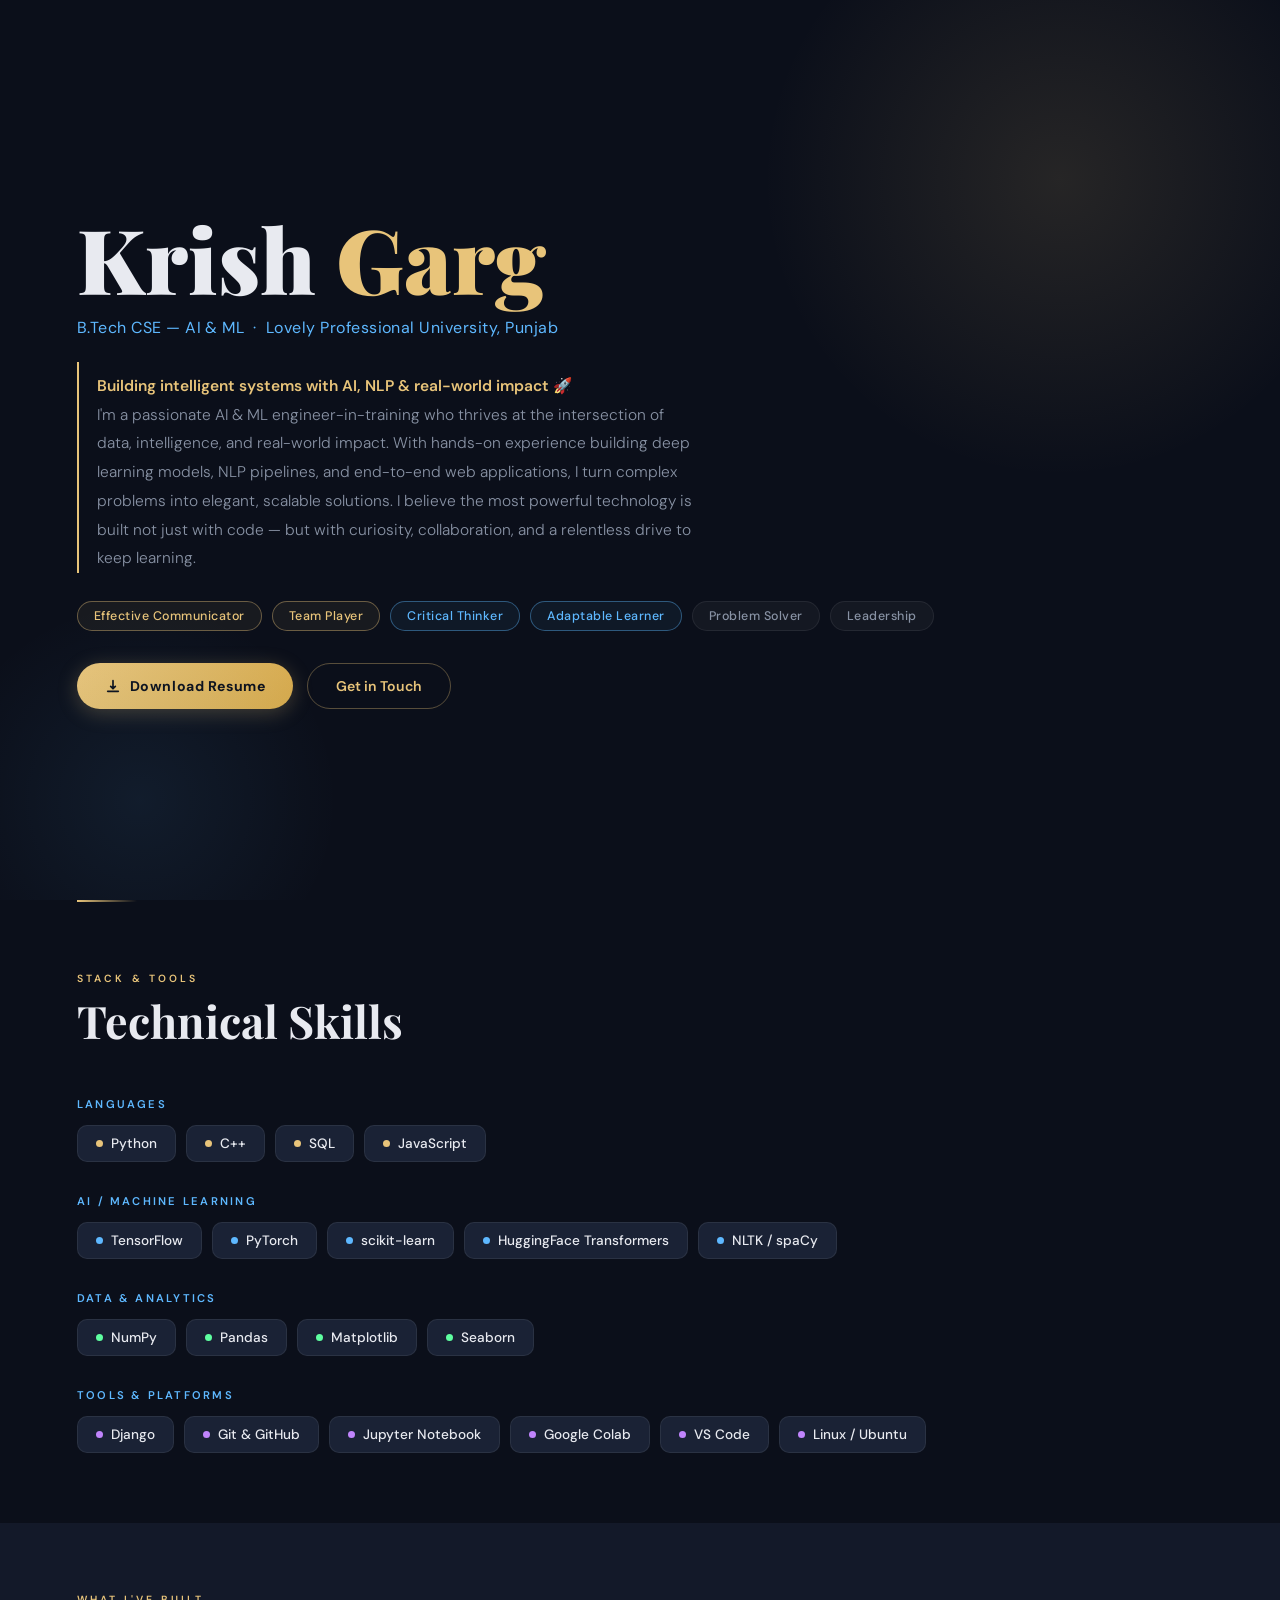
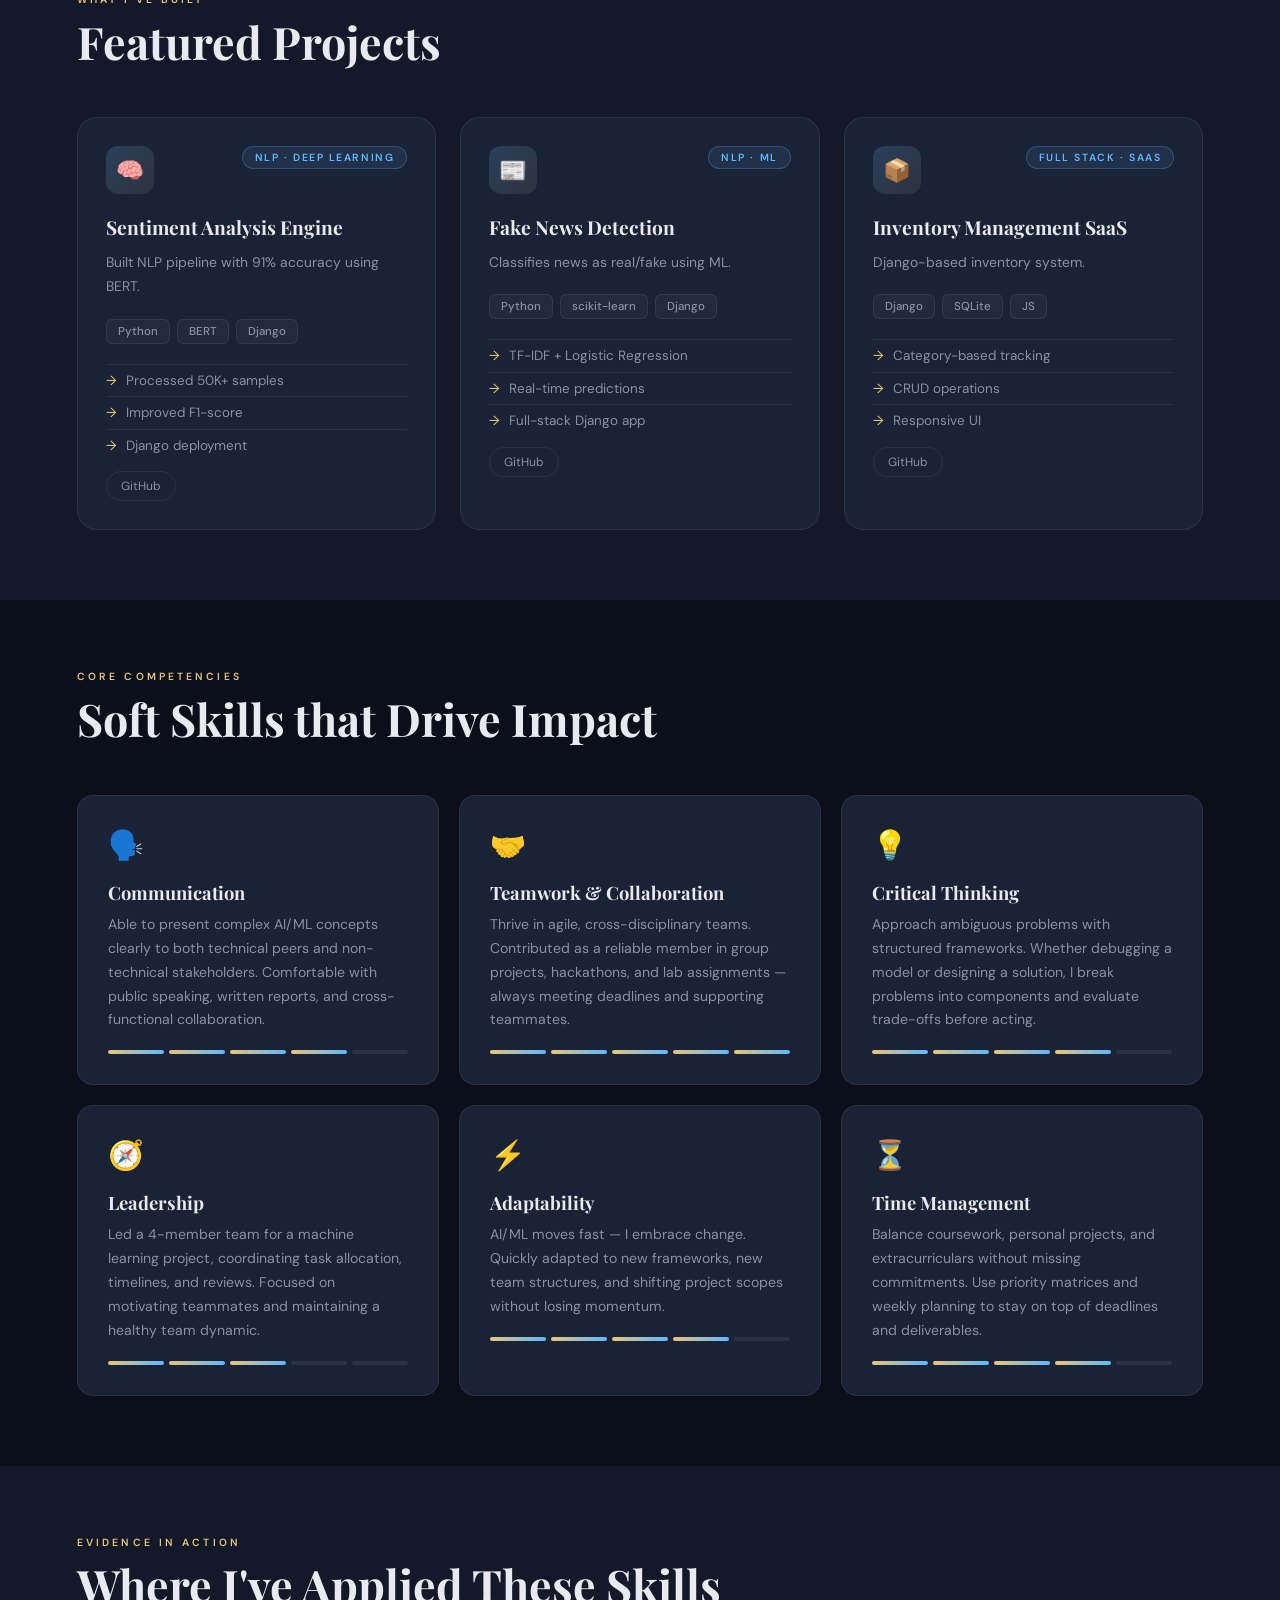
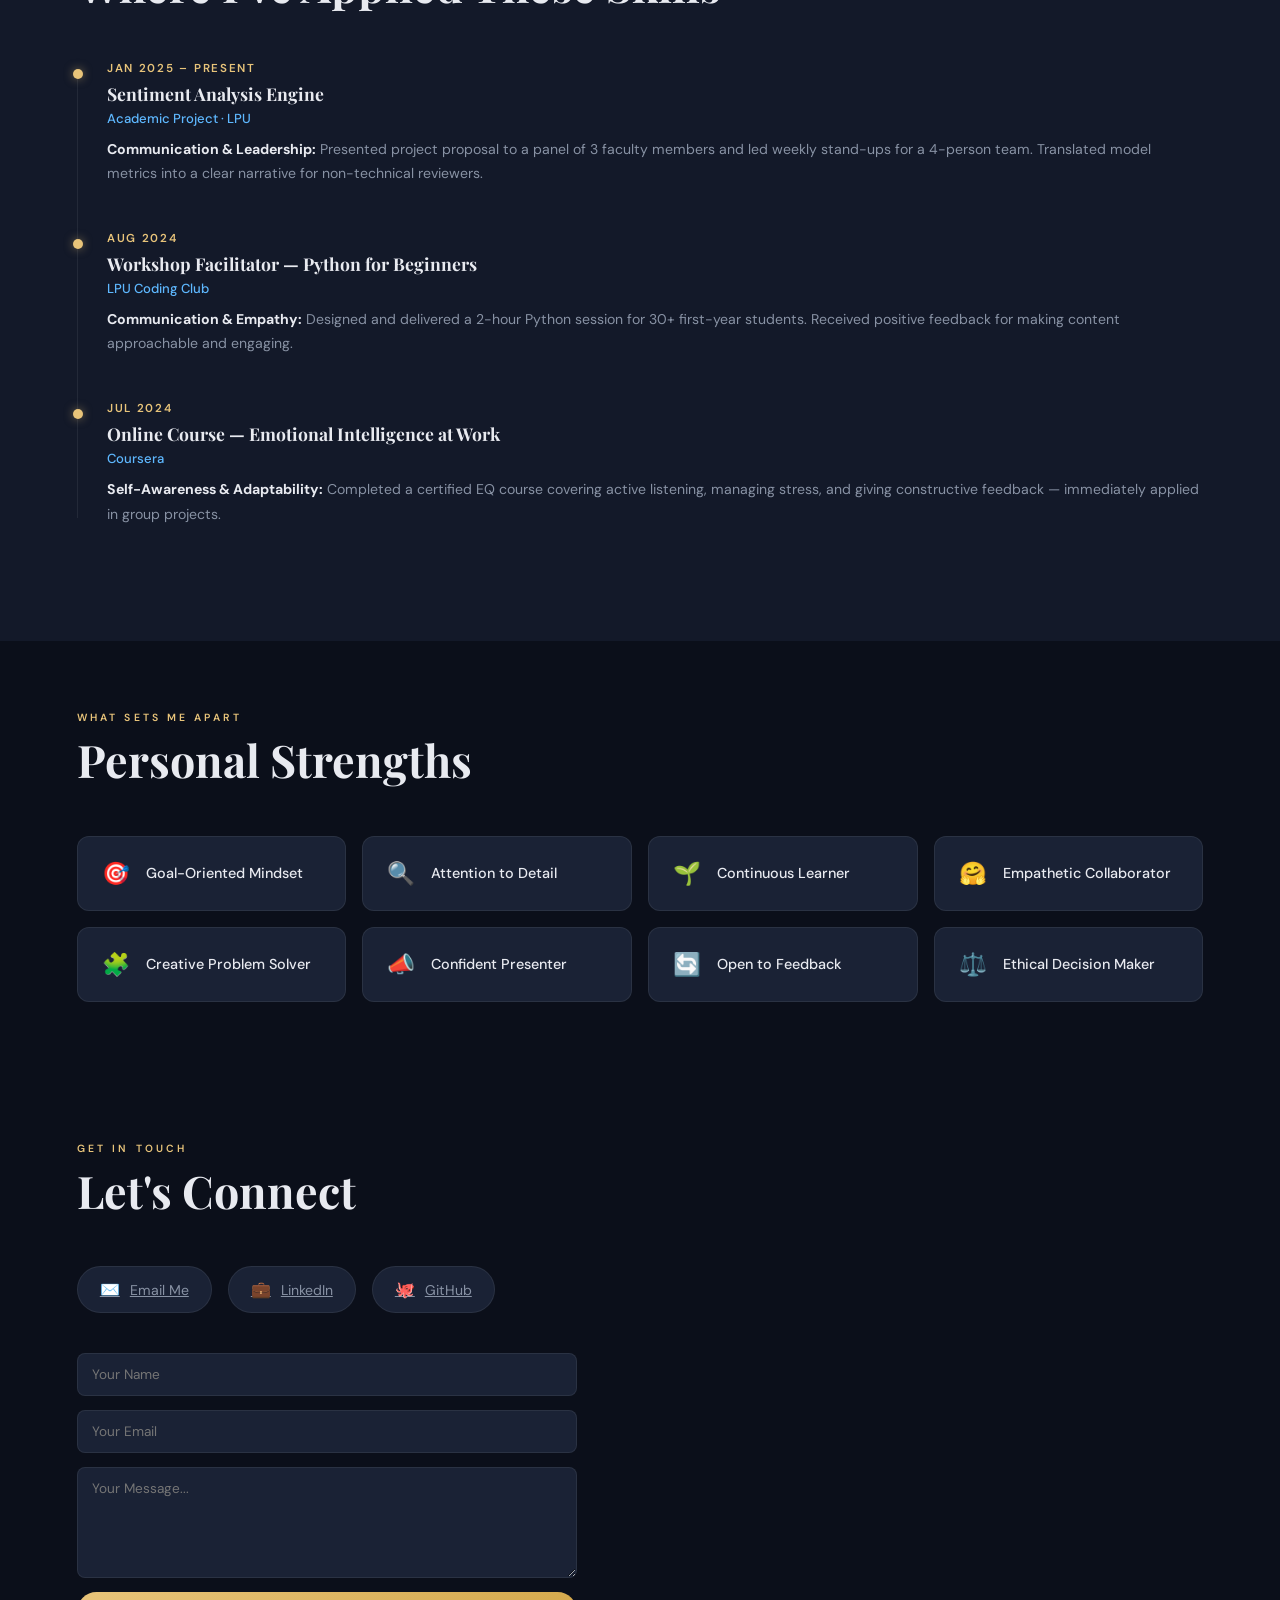
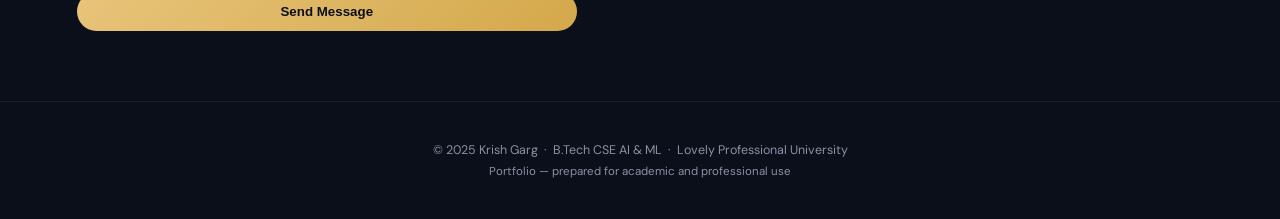
==== index.html @ a8c38d4e "Rename portfolio.html to index.html" ====
<!DOCTYPE html>
<html lang="en">
<head>
<meta charset="UTF-8" />
<meta name="viewport" content="width=device-width, initial-scale=1.0"/>
<title>Portfolio – Krish Garg</title>
<link href="https://fonts.googleapis.com/css2?family=Playfair+Display:wght@400;700;900&family=DM+Sans:wght@300;400;500;600&display=swap" rel="stylesheet"/>
<style>

.contact-form {
  margin-top: 40px;
  max-width: 500px;
}

.contact-form form {
  display: flex;
  flex-direction: column;
  gap: 14px;
}

.contact-form input,
.contact-form textarea {
  background: var(--card);
  border: 1px solid var(--border);
  padding: 12px 14px;
  border-radius: 8px;
  color: var(--text);
  font-family: inherit;
  font-size: 0.85rem;
}

.contact-form input:focus,
.contact-form textarea:focus {
  outline: none;
  border-color: var(--accent);
}

.contact-form button {
  padding: 12px;
  border-radius: 100px;
  border: none;
  background: linear-gradient(135deg, var(--accent), #d4a84b);
  color: #0b0f1a;
  font-weight: 600;
  cursor: pointer;
  transition: 0.3s;
}

.contact-form button:hover {
  transform: translateY(-2px);
}

.project-links {
  display: flex;
  gap: 10px;
  margin-top: 10px;
}

.project-links a {
  font-size: 0.75rem;
  padding: 6px 14px;
  border-radius: 100px;
  border: 1px solid var(--border);
  text-decoration: none;
  color: var(--muted);
  transition: all 0.25s ease;
  z-index: 3;
  position: relative;
}

.project-links a:hover {
  color: var(--accent);
  border-color: var(--accent);
  background: rgba(232,196,122,0.08);
}

/* FIX HOVER ISSUE */
.project-card {
  position: relative;
}

.project-card a.full-link {
  position: absolute;
  inset: 0;
  z-index: 1;
}

/* IMPORTANT FIX */
.project-links {
  position: relative;
  z-index: 5;
}
  :root {
    --bg: #0b0f1a;
    --surface: #131929;
    --card: #1a2235;
    --accent: #e8c47a;
    --accent2: #5eb8ff;
    --text: #e8eaf0;
    --muted: #8892a4;
    --border: rgba(255,255,255,0.07);
  }
  *, *::before, *::after { box-sizing: border-box; margin: 0; padding: 0; }
  body {
    background: var(--bg);
    color: var(--text);
    font-family: 'DM Sans', sans-serif;
    min-height: 100vh;
    overflow-x: hidden;
  }

  /* HERO */
  .hero {
    position: relative; min-height: 100vh;
    display: flex; flex-direction: column; justify-content: center;
    padding: 80px 6vw 60px; overflow: hidden;
  }
  .hero-glow {
    position: absolute; top: -120px; right: -80px; width: 600px; height: 600px;
    background: radial-gradient(circle, rgba(232,196,122,0.12) 0%, transparent 70%);
    pointer-events: none;
  }
  .hero-glow2 {
    position: absolute; bottom: -100px; left: -60px; width: 400px; height: 400px;
    background: radial-gradient(circle, rgba(94,184,255,0.08) 0%, transparent 70%);
    pointer-events: none;
  }
  .hero h1 {
    font-family: 'Playfair Display', serif;
    font-size: clamp(2.8rem, 7vw, 6rem);
    font-weight: 900; line-height: 1.05;
  }
  .hero h1 span { color: var(--accent); }
  .hero-sub {
    margin-top: 12px; font-size: 1rem; color: var(--accent2); font-weight: 400; letter-spacing: 0.03em;
  }
  .hero-about {
    margin-top: 24px; max-width: 620px;
    border-left: 2px solid var(--accent); padding-left: 18px;
  }
  .hero-about p {
    font-size: 0.97rem; color: var(--muted); line-height: 1.85; font-weight: 300;
  }
  .hero-tags {
    display: flex; flex-wrap: wrap; gap: 10px; margin-top: 28px;
  }
  .tag {
    padding: 6px 16px; border-radius: 100px;
    font-size: 0.78rem; font-weight: 500; letter-spacing: 0.04em;
    border: 1px solid var(--border); background: rgba(255,255,255,0.04); color: var(--muted);
  }
  .tag.gold { border-color: rgba(232,196,122,0.4); color: var(--accent); background: rgba(232,196,122,0.06); }
  .tag.blue { border-color: rgba(94,184,255,0.4); color: var(--accent2); background: rgba(94,184,255,0.06); }
  .hero-actions {
    display: flex; gap: 14px; flex-wrap: wrap; margin-top: 32px;
  }
  .btn-resume {
    display: inline-flex; align-items: center; gap: 9px;
    padding: 13px 28px; border-radius: 100px;
    background: linear-gradient(135deg, var(--accent), #d4a84b);
    color: #0b0f1a; font-weight: 700; font-size: 0.88rem; letter-spacing: 0.04em;
    text-decoration: none; transition: transform 0.25s, box-shadow 0.25s;
    box-shadow: 0 4px 20px rgba(232,196,122,0.25);
  }
  .btn-resume:hover { transform: translateY(-2px); box-shadow: 0 8px 28px rgba(232,196,122,0.4); }
  .btn-resume svg { width: 16px; height: 16px; }
  .btn-outline {
    display: inline-flex; align-items: center; gap: 9px;
    padding: 13px 28px; border-radius: 100px;
    border: 1px solid rgba(232,196,122,0.35); color: var(--accent);
    font-weight: 600; font-size: 0.88rem; text-decoration: none;
    transition: border-color 0.25s, background 0.25s;
  }
  .btn-outline:hover { background: rgba(232,196,122,0.06); border-color: var(--accent); }
  .divider {
    width: 60px; height: 2px;
    background: linear-gradient(90deg, var(--accent), transparent);
    margin: 0 6vw 0;
  }

  /* SECTIONS */
  section { padding: 70px 6vw; position: relative; }
  .section-label {
    font-size: 0.65rem; letter-spacing: 0.3em; text-transform: uppercase;
    color: var(--accent); font-weight: 600; margin-bottom: 10px;
  }
  .section-title {
    font-family: 'Playfair Display', serif;
    font-size: clamp(1.8rem, 4vw, 2.8rem);
    font-weight: 700; line-height: 1.15; margin-bottom: 50px;
  }

  /* TECHNICAL SKILLS */
  .tech-categories { display: flex; flex-direction: column; gap: 32px; }
  .tech-category-title {
    font-size: 0.7rem; letter-spacing: 0.2em; text-transform: uppercase;
    color: var(--accent2); font-weight: 600; margin-bottom: 14px;
  }
  .tech-pills { display: flex; flex-wrap: wrap; gap: 10px; }
  .tech-pill {
    display: flex; align-items: center; gap: 8px;
    padding: 9px 18px; border-radius: 10px;
    background: var(--card); border: 1px solid var(--border);
    font-size: 0.85rem; font-weight: 500; color: var(--text);
    transition: border-color 0.25s, transform 0.25s;
  }
  .tech-pill:hover { border-color: rgba(94,184,255,0.4); transform: translateY(-2px); }
  .tech-pill .dot { width: 7px; height: 7px; border-radius: 50%; background: var(--accent2); flex-shrink: 0; }
  .tech-pill .dot.gold { background: var(--accent); }
  .tech-pill .dot.green { background: #5effa0; }
  .tech-pill .dot.purple { background: #c084fc; }

  /* SOFT SKILLS */
  .skills-grid { display: grid; grid-template-columns: repeat(auto-fill, minmax(280px, 1fr)); gap: 20px; }
  .skill-card {
    background: var(--card); border: 1px solid var(--border);
    border-radius: 16px; padding: 30px; position: relative; overflow: hidden;
    transition: transform 0.3s ease, border-color 0.3s ease;
  }
  .skill-card:hover { transform: translateY(-4px); border-color: rgba(232,196,122,0.3); }
  .skill-card::before {
    content: ''; position: absolute; top: 0; left: 0; right: 0; height: 2px;
    background: linear-gradient(90deg, var(--accent), var(--accent2));
    opacity: 0; transition: opacity 0.3s;
  }
  .skill-card:hover::before { opacity: 1; }
  .skill-icon { font-size: 1.8rem; margin-bottom: 16px; }
  .skill-name { font-family: 'Playfair Display', serif; font-size: 1.15rem; font-weight: 700; margin-bottom: 8px; }
  .skill-desc { font-size: 0.88rem; color: var(--muted); line-height: 1.7; }
  .skill-level { display: flex; gap: 5px; margin-top: 18px; }
  .pip { height: 4px; flex: 1; border-radius: 100px; background: var(--border); }
  .pip.filled { background: linear-gradient(90deg, var(--accent), var(--accent2)); }

  /* PROJECTS */
  .projects-grid { display: grid; grid-template-columns: repeat(auto-fill, minmax(340px, 1fr)); gap: 24px; }
  .project-card {
    background: var(--card); border: 1px solid var(--border);
    border-radius: 20px; overflow: hidden;
    transition: transform 0.3s, border-color 0.3s;
  }
  .project-card:hover { transform: translateY(-5px); border-color: rgba(94,184,255,0.35); }
  .project-header {
    padding: 28px 28px 0;
    display: flex; align-items: flex-start; justify-content: space-between; gap: 12px;
  }
  .project-icon {
    width: 48px; height: 48px; border-radius: 12px;
    background: linear-gradient(135deg, rgba(94,184,255,0.2), rgba(232,196,122,0.1));
    display: flex; align-items: center; justify-content: center;
    font-size: 1.4rem; flex-shrink: 0;
  }
  .project-badge {
    font-size: 0.65rem; letter-spacing: 0.15em; text-transform: uppercase;
    color: var(--accent2); background: rgba(94,184,255,0.1);
    border: 1px solid rgba(94,184,255,0.25);
    padding: 4px 12px; border-radius: 100px; font-weight: 600; white-space: nowrap;
  }
  .project-body { padding: 20px 28px 28px; }
  .project-title { font-family: 'Playfair Display', serif; font-size: 1.2rem; font-weight: 700; margin-bottom: 10px; }
  .project-desc { font-size: 0.87rem; color: var(--muted); line-height: 1.75; margin-bottom: 20px; }
  .project-stack { display: flex; flex-wrap: wrap; gap: 7px; margin-bottom: 20px; }
  .stack-tag {
    font-size: 0.72rem; padding: 4px 11px; border-radius: 6px;
    background: rgba(255,255,255,0.04); border: 1px solid var(--border);
    color: var(--muted); font-weight: 500;
  }
  .project-highlights { list-style: none; }
  .project-highlights li {
    font-size: 0.84rem; color: var(--muted); line-height: 1.6;
    padding: 5px 0; border-top: 1px solid var(--border);
    display: flex; gap: 10px; align-items: flex-start;
  }
  .project-highlights li::before { content: '→'; color: var(--accent); flex-shrink: 0; }

  /* TIMELINE */
  .timeline { position: relative; padding-left: 30px; }
  .timeline::before {
    content: ''; position: absolute; left: 0; top: 8px; bottom: 8px;
    width: 1px; background: var(--border);
  }
  .tl-item { position: relative; margin-bottom: 45px; }
  .tl-item::before {
    content: ''; position: absolute; left: -34px; top: 8px;
    width: 10px; height: 10px; border-radius: 50%;
    background: var(--accent); box-shadow: 0 0 10px rgba(232,196,122,0.5);
  }
  .tl-date { font-size: 0.72rem; color: var(--accent); letter-spacing: 0.15em; text-transform: uppercase; font-weight: 600; margin-bottom: 6px; }
  .tl-title { font-family: 'Playfair Display', serif; font-size: 1.1rem; font-weight: 700; margin-bottom: 5px; }
  .tl-org { font-size: 0.82rem; color: var(--accent2); font-weight: 500; margin-bottom: 10px; }
  .tl-body { font-size: 0.88rem; color: var(--muted); line-height: 1.75; }
  .tl-body strong { color: var(--text); }

  /* STRENGTHS */
  .strength-row { display: grid; grid-template-columns: repeat(auto-fill, minmax(220px, 1fr)); gap: 16px; }
  .strength-item {
    background: var(--card); border: 1px solid var(--border);
    border-radius: 12px; padding: 22px 24px;
    display: flex; align-items: center; gap: 16px; transition: border-color 0.3s;
  }
  .strength-item:hover { border-color: rgba(94,184,255,0.3); }
  .strength-icon { font-size: 1.4rem; flex-shrink: 0; }
  .strength-text { font-size: 0.9rem; font-weight: 500; }

  /* CONTACT */
  .contact-grid { display: flex; flex-wrap: wrap; gap: 16px; }
  .contact-chip {
    display: flex; align-items: center; gap: 10px;
    background: var(--card); border: 1px solid var(--border);
    border-radius: 100px; padding: 12px 22px;
    font-size: 0.88rem; color: var(--muted); transition: border-color 0.3s, color 0.3s;
  }
  .contact-chip:hover { border-color: var(--accent); color: var(--text); }
  .contact-chip .ci { color: var(--accent); font-size: 1rem; }

  footer {
    text-align: center; padding: 40px 6vw;
    font-size: 0.78rem; color: var(--muted);
    border-top: 1px solid var(--border);
  }
</style>
</head>
<body>

<!-- HERO -->
<div class="hero">
  <div class="hero-glow"></div>
  <div class="hero-glow2"></div>

  <h1>Krish <span>Garg</span></h1>
  <p class="hero-sub">B.Tech CSE — AI &amp; ML &nbsp;·&nbsp; Lovely Professional University, Punjab</p>

  <div class="hero-about">
    <p style="margin-top:10px; color:var(--accent); font-weight:600;">
      Building intelligent systems with AI, NLP & real-world impact 🚀
    </p>
    <p>I'm a passionate AI &amp; ML engineer-in-training who thrives at the intersection of data, intelligence, and real-world impact. With hands-on experience building deep learning models, NLP pipelines, and end-to-end web applications, I turn complex problems into elegant, scalable solutions. I believe the most powerful technology is built not just with code — but with curiosity, collaboration, and a relentless drive to keep learning.</p>
  </div>

  <div class="hero-tags">
    <span class="tag gold">Effective Communicator</span>
    <span class="tag gold">Team Player</span>
    <span class="tag blue">Critical Thinker</span>
    <span class="tag blue">Adaptable Learner</span>
    <span class="tag">Problem Solver</span>
    <span class="tag">Leadership</span>
  </div>

  <div class="hero-actions">
    <a href="krish.pdf" download class="btn-resume">
      <svg xmlns="http://www.w3.org/2000/svg" fill="none" viewBox="0 0 24 24" stroke="currentColor" stroke-width="2.5">
        <path stroke-linecap="round" stroke-linejoin="round" d="M12 4v12m0 0l-3.5-3.5M12 16l3.5-3.5M4 20h16"/>
      </svg>
      Download Resume
    </a>
    <a href="#contact" class="btn-outline">Get in Touch</a>
  </div>
</div>

<div class="divider"></div>

<!-- TECHNICAL SKILLS -->
<section>
  <p class="section-label">Stack &amp; Tools</p>
  <h2 class="section-title">Technical Skills</h2>
  <div class="tech-categories">

    <div>
      <div class="tech-category-title">Languages</div>
      <div class="tech-pills">
        <div class="tech-pill"><span class="dot gold"></span>Python</div>
        <div class="tech-pill"><span class="dot gold"></span>C++</div>
        <div class="tech-pill"><span class="dot gold"></span>SQL</div>
        <div class="tech-pill"><span class="dot gold"></span>JavaScript</div>
      </div>
    </div>

    <div>
      <div class="tech-category-title">AI / Machine Learning</div>
      <div class="tech-pills">
        <div class="tech-pill"><span class="dot"></span>TensorFlow</div>
        <div class="tech-pill"><span class="dot"></span>PyTorch</div>
        <div class="tech-pill"><span class="dot"></span>scikit-learn</div>
        <div class="tech-pill"><span class="dot"></span>HuggingFace Transformers</div>
        <div class="tech-pill"><span class="dot"></span>NLTK / spaCy</div>
      </div>
    </div>

    <div>
      <div class="tech-category-title">Data &amp; Analytics</div>
      <div class="tech-pills">
        <div class="tech-pill"><span class="dot green"></span>NumPy</div>
        <div class="tech-pill"><span class="dot green"></span>Pandas</div>
        <div class="tech-pill"><span class="dot green"></span>Matplotlib</div>
        <div class="tech-pill"><span class="dot green"></span>Seaborn</div>
      </div>
    </div>

    <div>
      <div class="tech-category-title">Tools &amp; Platforms</div>
      <div class="tech-pills">
        <div class="tech-pill"><span class="dot purple"></span>Django</div>
        <div class="tech-pill"><span class="dot purple"></span>Git &amp; GitHub</div>
        <div class="tech-pill"><span class="dot purple"></span>Jupyter Notebook</div>
        <div class="tech-pill"><span class="dot purple"></span>Google Colab</div>
        <div class="tech-pill"><span class="dot purple"></span>VS Code</div>
        <div class="tech-pill"><span class="dot purple"></span>Linux / Ubuntu</div>
      </div>
    </div>

  </div>
</section>

<!-- PROJECTS -->
<!-- PROJECTS -->
<section style="background: var(--surface);">
  <p class="section-label">What I've Built</p>
  <h2 class="section-title">Featured Projects</h2>

  <div class="projects-grid">

    <!-- Sentiment -->
    <div class="project-card">
      <a href="#" class="full-link" target="_blank"></a>

      <div class="project-header">
        <div class="project-icon">🧠</div>
        <span class="project-badge">NLP · Deep Learning</span>
      </div>

      <div class="project-body">
        <div class="project-title">Sentiment Analysis Engine</div>
        <div class="project-desc">Built NLP pipeline with 91% accuracy using BERT.</div>

        <div class="project-stack">
          <span class="stack-tag">Python</span>
          <span class="stack-tag">BERT</span>
          <span class="stack-tag">Django</span>
        </div>

        <ul class="project-highlights">
          <li>Processed 50K+ samples</li>
          <li>Improved F1-score</li>
          <li>Django deployment</li>
        </ul>

        <div class="project-links">
          <a href="#" target="_blank">GitHub</a>
        </div>
      </div>
    </div>

    <!-- Fake News -->
    <div class="project-card">
      <a href="#" class="full-link" target="_blank"></a>

      <div class="project-header">
        <div class="project-icon">📰</div>
        <span class="project-badge">NLP · ML</span>
      </div>

      <div class="project-body">
        <div class="project-title">Fake News Detection</div>
        <div class="project-desc">Classifies news as real/fake using ML.</div>

        <div class="project-stack">
          <span class="stack-tag">Python</span>
          <span class="stack-tag">scikit-learn</span>
          <span class="stack-tag">Django</span>
        </div>

        <ul class="project-highlights">
          <li>TF-IDF + Logistic Regression</li>
          <li>Real-time predictions</li>
          <li>Full-stack Django app</li>
        </ul>

        <div class="project-links">
          <a href="https://github.com/KrishGarg546/Fake-news-detector" target="_blank">GitHub</a>
        </div>
      </div>
    </div>

    <!-- Inventory -->
    <div class="project-card">
      <a href="#" class="full-link" target="_blank"></a>

      <div class="project-header">
        <div class="project-icon">📦</div>
        <span class="project-badge">Full Stack · SaaS</span>
      </div>

      <div class="project-body">
        <div class="project-title">Inventory Management SaaS</div>
        <div class="project-desc">Django-based inventory system.</div>

        <div class="project-stack">
          <span class="stack-tag">Django</span>
          <span class="stack-tag">SQLite</span>
          <span class="stack-tag">JS</span>
        </div>

        <ul class="project-highlights">
          <li>Category-based tracking</li>
          <li>CRUD operations</li>
          <li>Responsive UI</li>
        </ul>

        <div class="project-links">
          <a href="#" target="_blank">GitHub</a>
        </div>
      </div>
    </div>

  </div>
</section>
<!-- SOFT SKILLS -->
<section>
  <p class="section-label">Core Competencies</p>
  <h2 class="section-title">Soft Skills that Drive Impact</h2>
  <div class="skills-grid">

    <div class="skill-card">
      <div class="skill-icon">🗣️</div>
      <div class="skill-name">Communication</div>
      <div class="skill-desc">Able to present complex AI/ML concepts clearly to both technical peers and non-technical stakeholders. Comfortable with public speaking, written reports, and cross-functional collaboration.</div>
      <div class="skill-level">
        <div class="pip filled"></div><div class="pip filled"></div><div class="pip filled"></div><div class="pip filled"></div><div class="pip"></div>
      </div>
    </div>

    <div class="skill-card">
      <div class="skill-icon">🤝</div>
      <div class="skill-name">Teamwork &amp; Collaboration</div>
      <div class="skill-desc">Thrive in agile, cross-disciplinary teams. Contributed as a reliable member in group projects, hackathons, and lab assignments — always meeting deadlines and supporting teammates.</div>
      <div class="skill-level">
        <div class="pip filled"></div><div class="pip filled"></div><div class="pip filled"></div><div class="pip filled"></div><div class="pip filled"></div>
      </div>
    </div>

    <div class="skill-card">
      <div class="skill-icon">💡</div>
      <div class="skill-name">Critical Thinking</div>
      <div class="skill-desc">Approach ambiguous problems with structured frameworks. Whether debugging a model or designing a solution, I break problems into components and evaluate trade-offs before acting.</div>
      <div class="skill-level">
        <div class="pip filled"></div><div class="pip filled"></div><div class="pip filled"></div><div class="pip filled"></div><div class="pip"></div>
      </div>
    </div>

    <div class="skill-card">
      <div class="skill-icon">🧭</div>
      <div class="skill-name">Leadership</div>
      <div class="skill-desc">Led a 4-member team for a machine learning project, coordinating task allocation, timelines, and reviews. Focused on motivating teammates and maintaining a healthy team dynamic.</div>
      <div class="skill-level">
        <div class="pip filled"></div><div class="pip filled"></div><div class="pip filled"></div><div class="pip"></div><div class="pip"></div>
      </div>
    </div>

    <div class="skill-card">
      <div class="skill-icon">⚡</div>
      <div class="skill-name">Adaptability</div>
      <div class="skill-desc">AI/ML moves fast — I embrace change. Quickly adapted to new frameworks, new team structures, and shifting project scopes without losing momentum.</div>
      <div class="skill-level">
        <div class="pip filled"></div><div class="pip filled"></div><div class="pip filled"></div><div class="pip filled"></div><div class="pip"></div>
      </div>
    </div>

    <div class="skill-card">
      <div class="skill-icon">⏳</div>
      <div class="skill-name">Time Management</div>
      <div class="skill-desc">Balance coursework, personal projects, and extracurriculars without missing commitments. Use priority matrices and weekly planning to stay on top of deadlines and deliverables.</div>
      <div class="skill-level">
        <div class="pip filled"></div><div class="pip filled"></div><div class="pip filled"></div><div class="pip filled"></div><div class="pip"></div>
      </div>
    </div>

  </div>
</section>

<!-- EXPERIENCE TIMELINE -->
<section style="background: var(--surface);">
  <p class="section-label">Evidence in Action</p>
  <h2 class="section-title">Where I've Applied These Skills</h2>
  <div class="timeline">

    <div class="tl-item">
      <div class="tl-date">Jan 2025 – Present</div>
      <div class="tl-title">Sentiment Analysis Engine</div>
      <div class="tl-org">Academic Project · LPU</div>
      <div class="tl-body"><strong>Communication &amp; Leadership:</strong> Presented project proposal to a panel of 3 faculty members and led weekly stand-ups for a 4-person team. Translated model metrics into a clear narrative for non-technical reviewers.</div>
    </div>

    

    <div class="tl-item">
      <div class="tl-date">Aug 2024</div>
      <div class="tl-title">Workshop Facilitator — Python for Beginners</div>
      <div class="tl-org">LPU Coding Club</div>
      <div class="tl-body"><strong>Communication &amp; Empathy:</strong> Designed and delivered a 2-hour Python session for 30+ first-year students. Received positive feedback for making content approachable and engaging.</div>
    </div>

    <div class="tl-item">
      <div class="tl-date">Jul 2024</div>
      <div class="tl-title">Online Course — Emotional Intelligence at Work</div>
      <div class="tl-org">Coursera</div>
      <div class="tl-body"><strong>Self-Awareness &amp; Adaptability:</strong> Completed a certified EQ course covering active listening, managing stress, and giving constructive feedback — immediately applied in group projects.</div>
    </div>

  </div>
</section>

<!-- STRENGTHS -->
<section>
  <p class="section-label">What Sets Me Apart</p>
  <h2 class="section-title">Personal Strengths</h2>
  <div class="strength-row">
    <div class="strength-item"><div class="strength-icon">🎯</div><div class="strength-text">Goal-Oriented Mindset</div></div>
    <div class="strength-item"><div class="strength-icon">🔍</div><div class="strength-text">Attention to Detail</div></div>
    <div class="strength-item"><div class="strength-icon">🌱</div><div class="strength-text">Continuous Learner</div></div>
    <div class="strength-item"><div class="strength-icon">🤗</div><div class="strength-text">Empathetic Collaborator</div></div>
    <div class="strength-item"><div class="strength-icon">🧩</div><div class="strength-text">Creative Problem Solver</div></div>
    <div class="strength-item"><div class="strength-icon">📣</div><div class="strength-text">Confident Presenter</div></div>
    <div class="strength-item"><div class="strength-icon">🔄</div><div class="strength-text">Open to Feedback</div></div>
    <div class="strength-item"><div class="strength-icon">⚖️</div><div class="strength-text">Ethical Decision Maker</div></div>
  </div>
</section>

<!-- CONTACT -->
<section id="contact">
  <p class="section-label">Get in Touch</p>
  <h2 class="section-title">Let's Connect</h2>

  <div class="contact-grid">

    <!-- Clickable links -->
    <a href="mailto:krish.garg@lpu.in" class="contact-chip">
      <span class="ci">✉️</span> Email Me
    </a>

    <a href="https://www.linkedin.com/in/krishgarg123/" target="_blank" class="contact-chip">
      <span class="ci">💼</span> LinkedIn
    </a>

    <a href="https://github.com/KrishGarg546" target="_blank" class="contact-chip">
      <span class="ci">🐙</span> GitHub
    </a>

  </div>

  <!-- CONTACT FORM -->
  <div class="contact-form">

    <form action="https://formspree.io/f/mgopwklo" method="POST">

      <input type="text" name="name" placeholder="Your Name" required>

      <input type="email" name="email" placeholder="Your Email" required>

      <textarea name="message" rows="5" placeholder="Your Message..." required></textarea>

      <button type="submit">Send Message</button>

    </form>

  </div>

</section>
<footer>
  <p>© 2025 Krish Garg &nbsp;·&nbsp; B.Tech CSE AI &amp; ML &nbsp;·&nbsp; Lovely Professional University</p>
  <p style="margin-top:6px; font-size:0.72rem;">Portfolio — prepared for academic and professional use</p>
</footer>

</body>
</html>
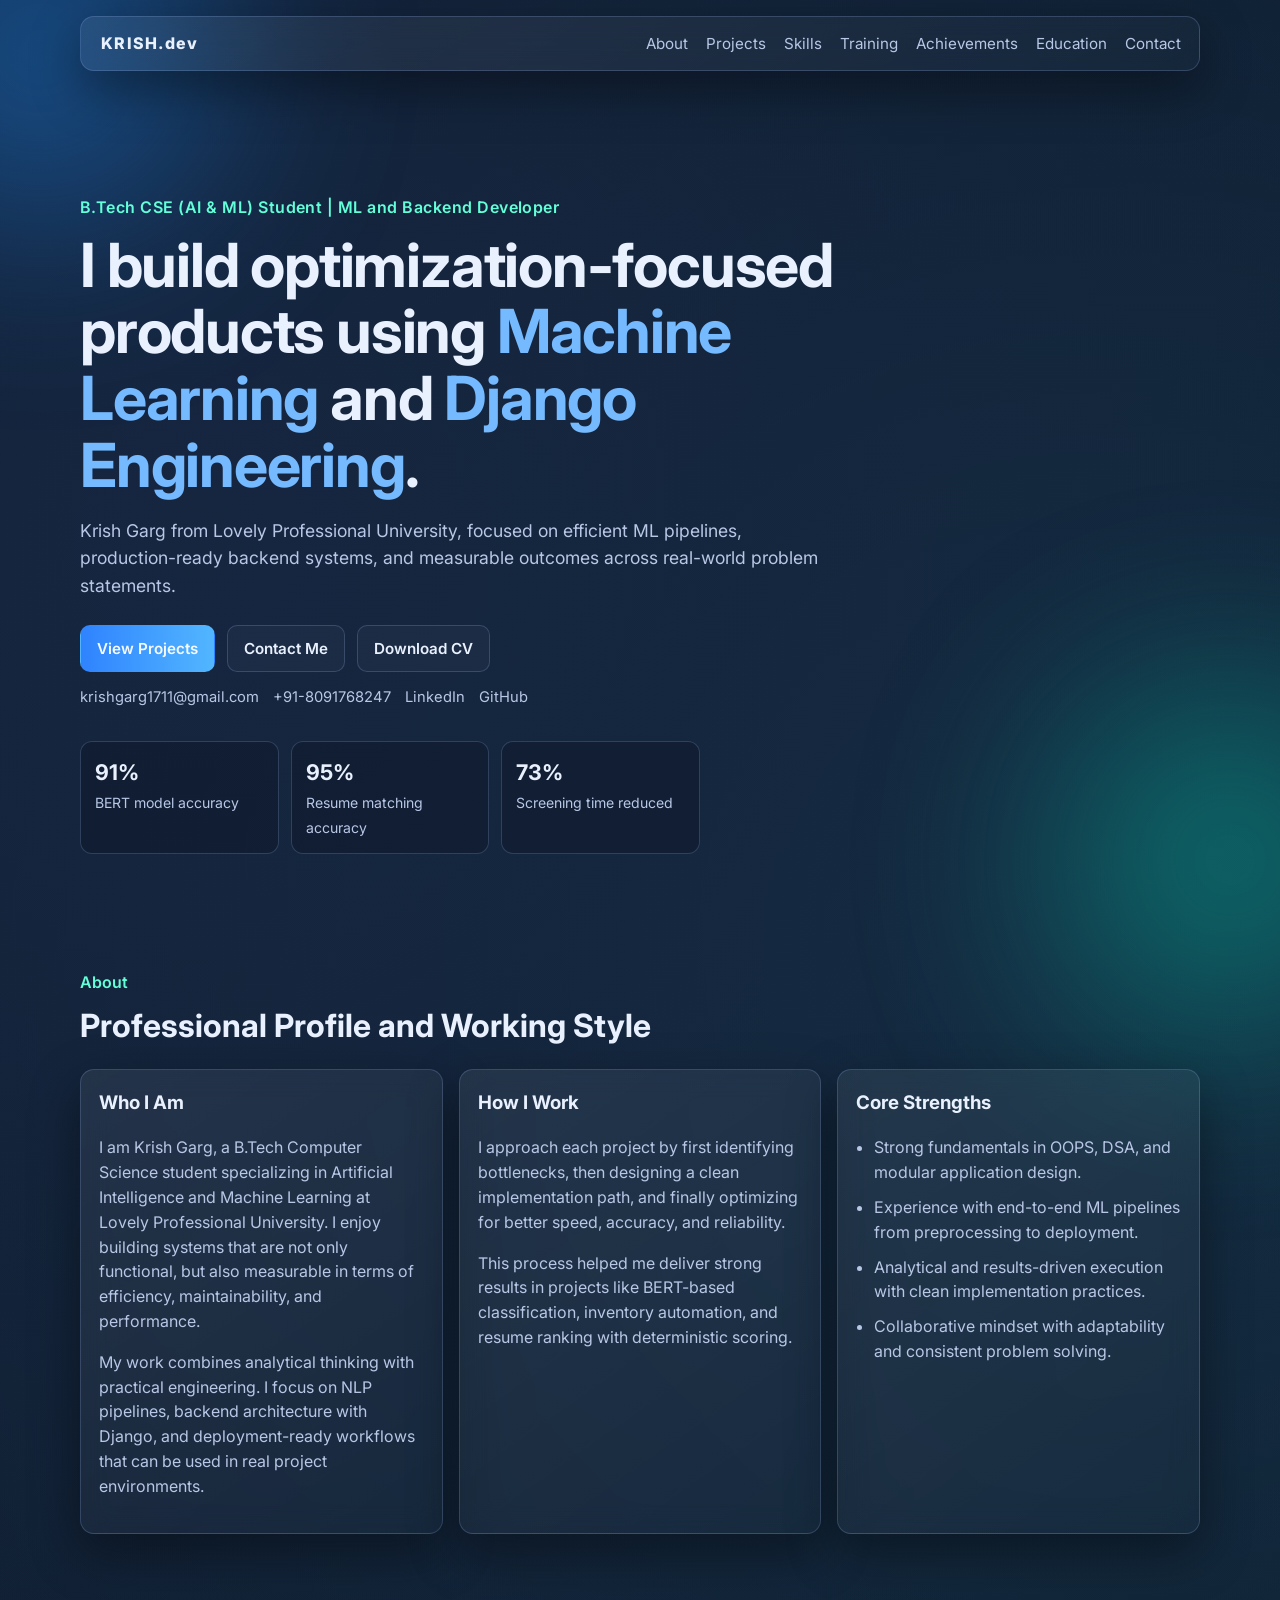
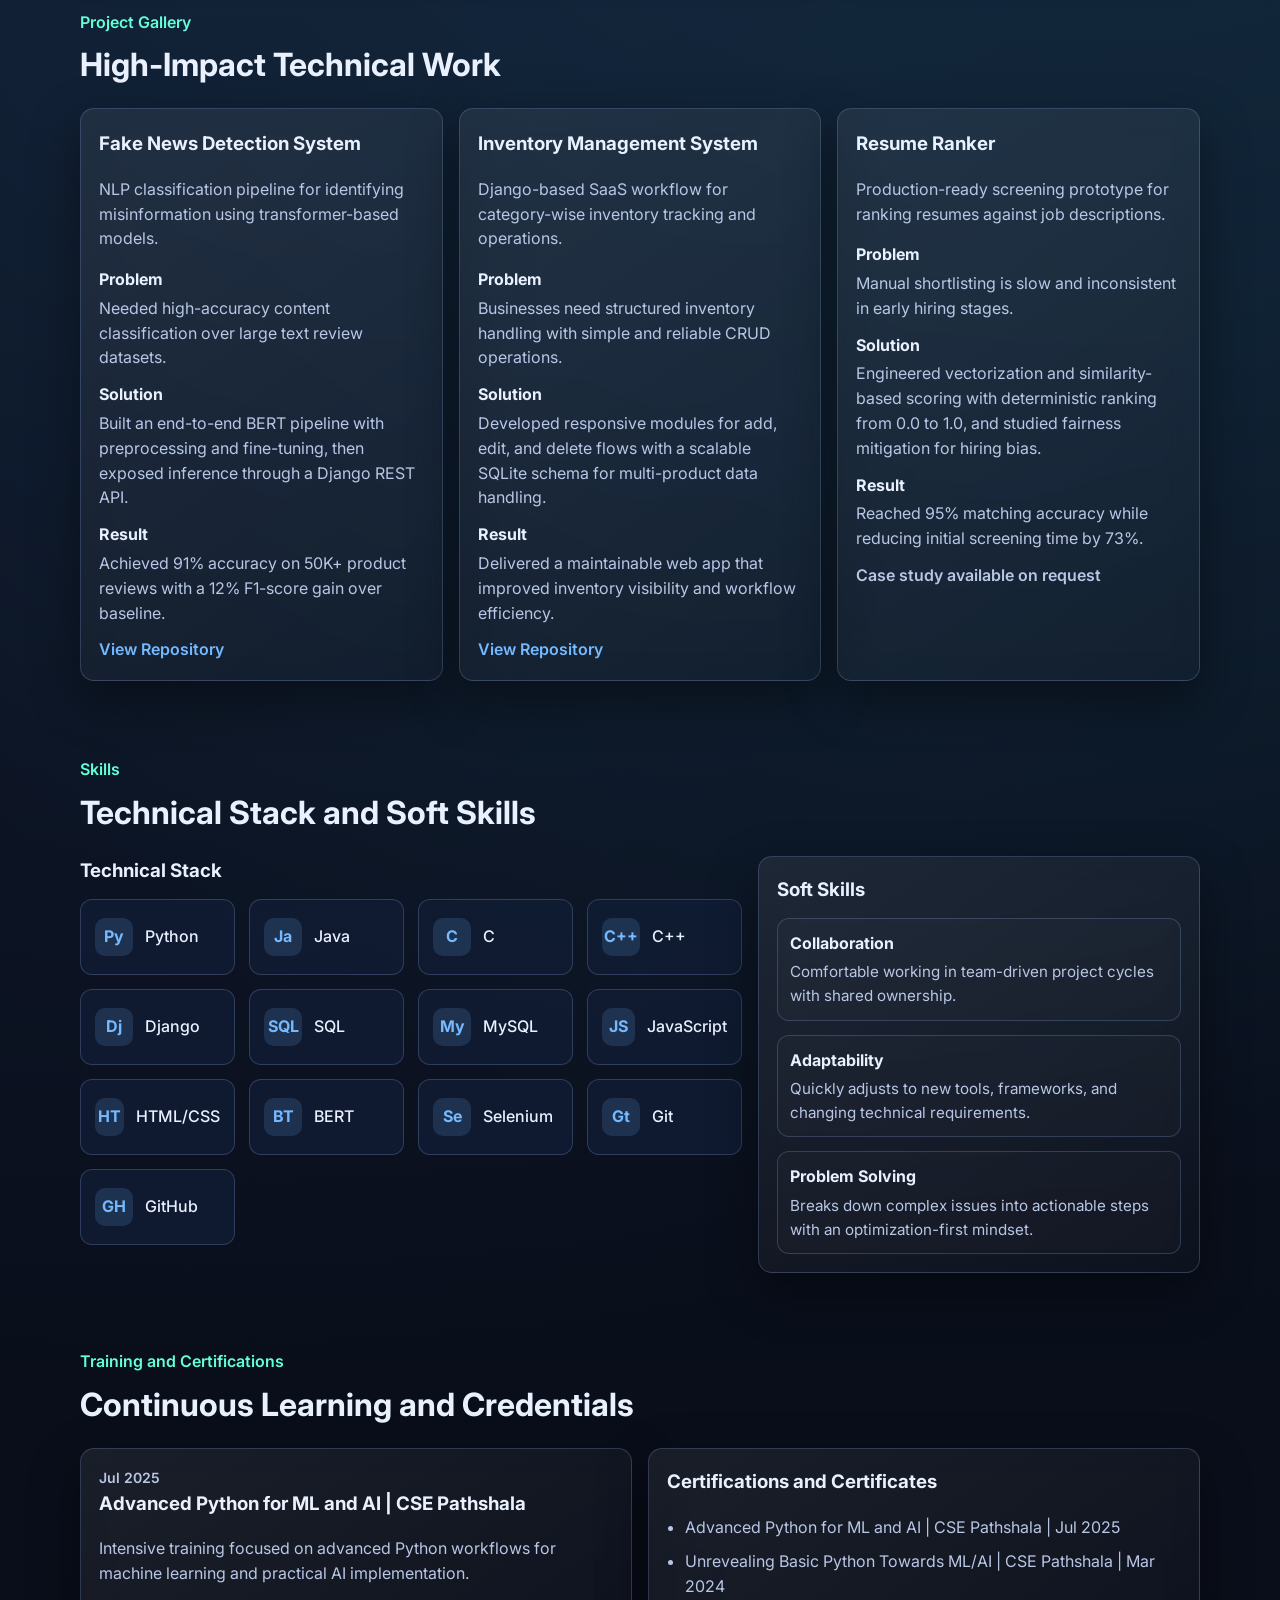
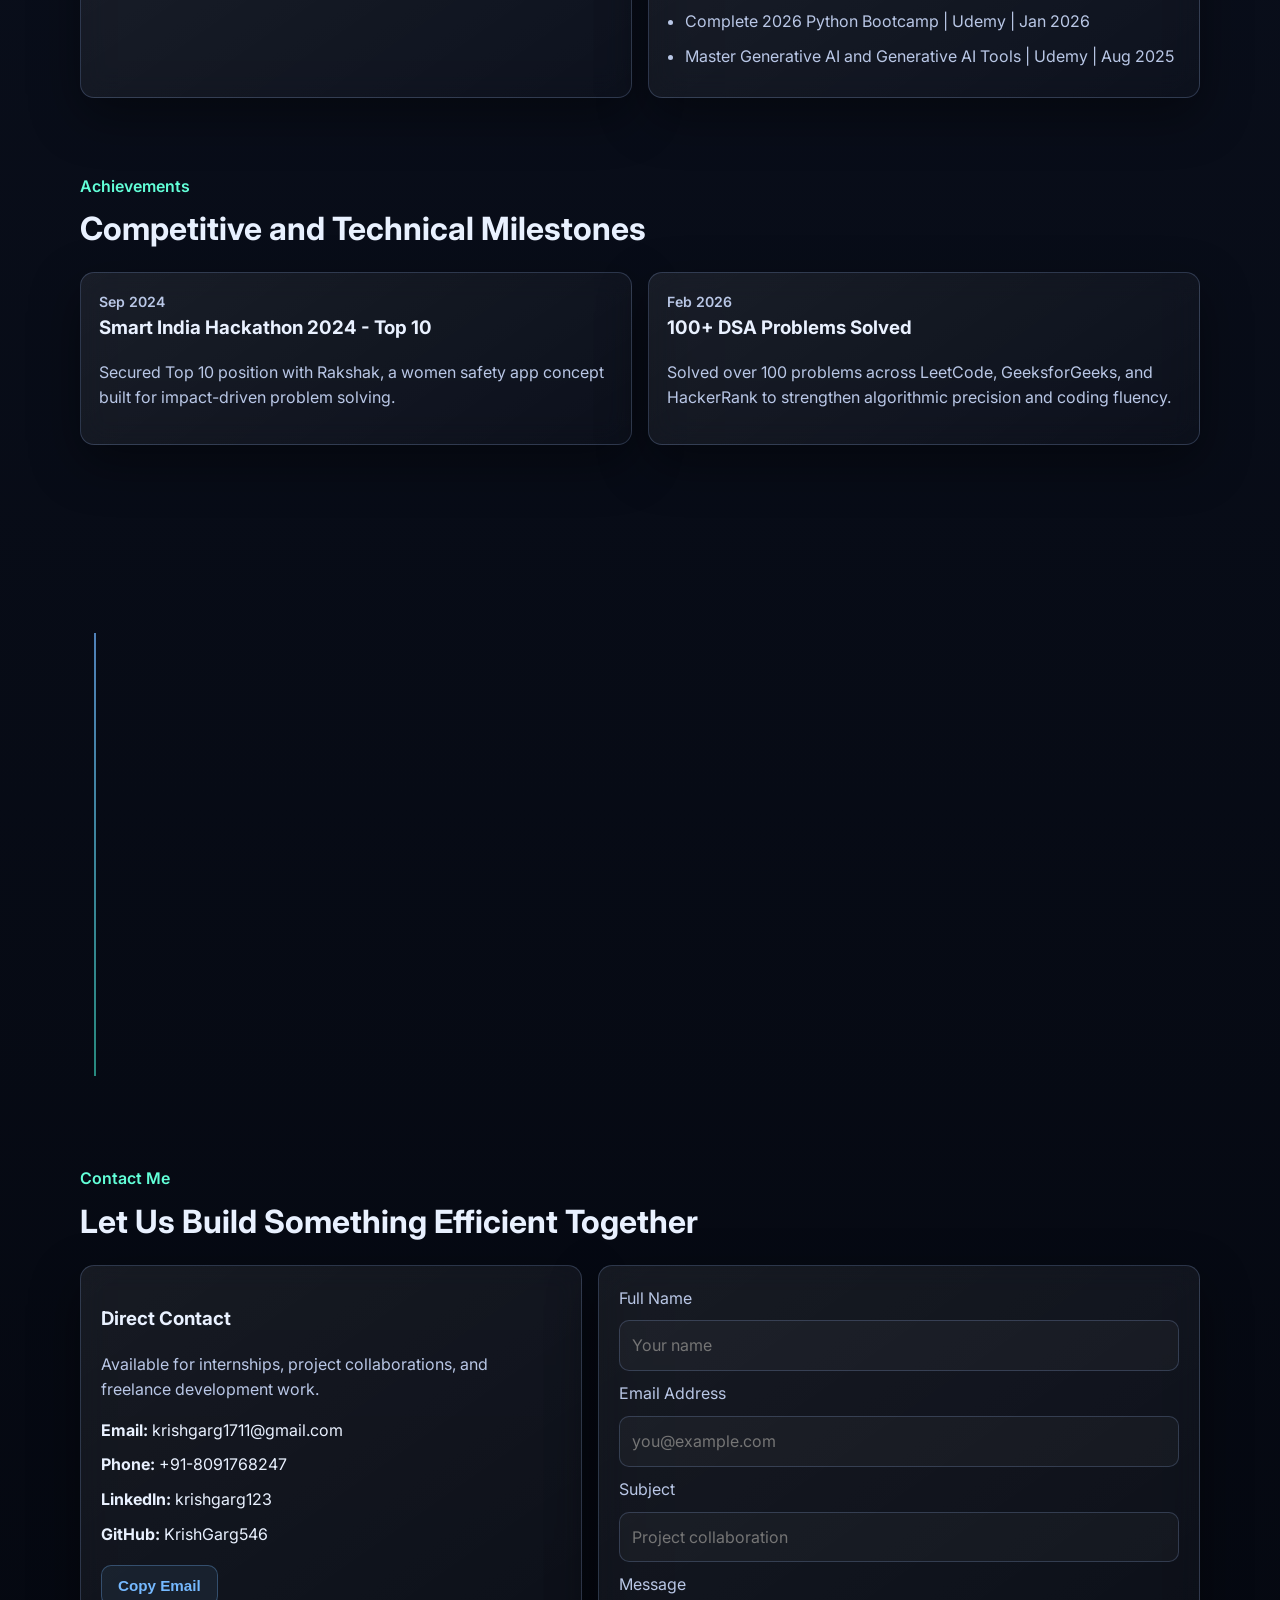
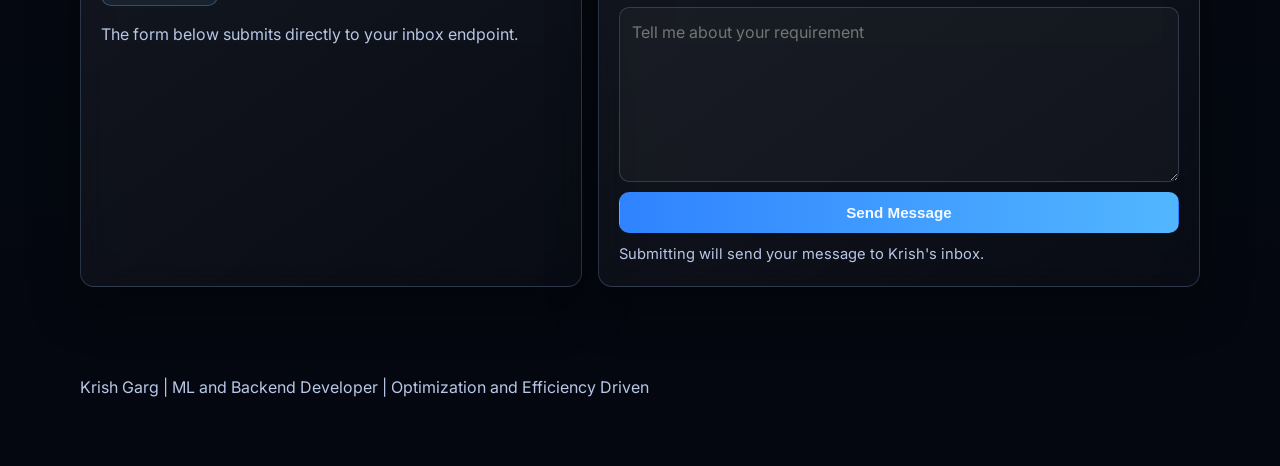
==== commit b7bea9c5: "Add files via upload" ====
--- a/index.html
+++ b/index.html
@@ -1,673 +1,374 @@
 <!DOCTYPE html>
 <html lang="en">
 <head>
-<meta charset="UTF-8" />
-<meta name="viewport" content="width=device-width, initial-scale=1.0"/>
-<title>Portfolio – Krish Garg</title>
-<link href="https://fonts.googleapis.com/css2?family=Playfair+Display:wght@400;700;900&family=DM+Sans:wght@300;400;500;600&display=swap" rel="stylesheet"/>
-<style>
-
-.contact-form {
-  margin-top: 40px;
-  max-width: 500px;
-}
-
-.contact-form form {
-  display: flex;
-  flex-direction: column;
-  gap: 14px;
-}
-
-.contact-form input,
-.contact-form textarea {
-  background: var(--card);
-  border: 1px solid var(--border);
-  padding: 12px 14px;
-  border-radius: 8px;
-  color: var(--text);
-  font-family: inherit;
-  font-size: 0.85rem;
-}
-
-.contact-form input:focus,
-.contact-form textarea:focus {
-  outline: none;
-  border-color: var(--accent);
-}
-
-.contact-form button {
-  padding: 12px;
-  border-radius: 100px;
-  border: none;
-  background: linear-gradient(135deg, var(--accent), #d4a84b);
-  color: #0b0f1a;
-  font-weight: 600;
-  cursor: pointer;
-  transition: 0.3s;
-}
-
-.contact-form button:hover {
-  transform: translateY(-2px);
-}
-
-.project-links {
-  display: flex;
-  gap: 10px;
-  margin-top: 10px;
-}
-
-.project-links a {
-  font-size: 0.75rem;
-  padding: 6px 14px;
-  border-radius: 100px;
-  border: 1px solid var(--border);
-  text-decoration: none;
-  color: var(--muted);
-  transition: all 0.25s ease;
-  z-index: 3;
-  position: relative;
-}
-
-.project-links a:hover {
-  color: var(--accent);
-  border-color: var(--accent);
-  background: rgba(232,196,122,0.08);
-}
-
-/* FIX HOVER ISSUE */
-.project-card {
-  position: relative;
-}
-
-.project-card a.full-link {
-  position: absolute;
-  inset: 0;
-  z-index: 1;
-}
-
-/* IMPORTANT FIX */
-.project-links {
-  position: relative;
-  z-index: 5;
-}
-  :root {
-    --bg: #0b0f1a;
-    --surface: #131929;
-    --card: #1a2235;
-    --accent: #e8c47a;
-    --accent2: #5eb8ff;
-    --text: #e8eaf0;
-    --muted: #8892a4;
-    --border: rgba(255,255,255,0.07);
-  }
-  *, *::before, *::after { box-sizing: border-box; margin: 0; padding: 0; }
-  body {
-    background: var(--bg);
-    color: var(--text);
-    font-family: 'DM Sans', sans-serif;
-    min-height: 100vh;
-    overflow-x: hidden;
-  }
-
-  /* HERO */
-  .hero {
-    position: relative; min-height: 100vh;
-    display: flex; flex-direction: column; justify-content: center;
-    padding: 80px 6vw 60px; overflow: hidden;
-  }
-  .hero-glow {
-    position: absolute; top: -120px; right: -80px; width: 600px; height: 600px;
-    background: radial-gradient(circle, rgba(232,196,122,0.12) 0%, transparent 70%);
-    pointer-events: none;
-  }
-  .hero-glow2 {
-    position: absolute; bottom: -100px; left: -60px; width: 400px; height: 400px;
-    background: radial-gradient(circle, rgba(94,184,255,0.08) 0%, transparent 70%);
-    pointer-events: none;
-  }
-  .hero h1 {
-    font-family: 'Playfair Display', serif;
-    font-size: clamp(2.8rem, 7vw, 6rem);
-    font-weight: 900; line-height: 1.05;
-  }
-  .hero h1 span { color: var(--accent); }
-  .hero-sub {
-    margin-top: 12px; font-size: 1rem; color: var(--accent2); font-weight: 400; letter-spacing: 0.03em;
-  }
-  .hero-about {
-    margin-top: 24px; max-width: 620px;
-    border-left: 2px solid var(--accent); padding-left: 18px;
-  }
-  .hero-about p {
-    font-size: 0.97rem; color: var(--muted); line-height: 1.85; font-weight: 300;
-  }
-  .hero-tags {
-    display: flex; flex-wrap: wrap; gap: 10px; margin-top: 28px;
-  }
-  .tag {
-    padding: 6px 16px; border-radius: 100px;
-    font-size: 0.78rem; font-weight: 500; letter-spacing: 0.04em;
-    border: 1px solid var(--border); background: rgba(255,255,255,0.04); color: var(--muted);
-  }
-  .tag.gold { border-color: rgba(232,196,122,0.4); color: var(--accent); background: rgba(232,196,122,0.06); }
-  .tag.blue { border-color: rgba(94,184,255,0.4); color: var(--accent2); background: rgba(94,184,255,0.06); }
-  .hero-actions {
-    display: flex; gap: 14px; flex-wrap: wrap; margin-top: 32px;
-  }
-  .btn-resume {
-    display: inline-flex; align-items: center; gap: 9px;
-    padding: 13px 28px; border-radius: 100px;
-    background: linear-gradient(135deg, var(--accent), #d4a84b);
-    color: #0b0f1a; font-weight: 700; font-size: 0.88rem; letter-spacing: 0.04em;
-    text-decoration: none; transition: transform 0.25s, box-shadow 0.25s;
-    box-shadow: 0 4px 20px rgba(232,196,122,0.25);
-  }
-  .btn-resume:hover { transform: translateY(-2px); box-shadow: 0 8px 28px rgba(232,196,122,0.4); }
-  .btn-resume svg { width: 16px; height: 16px; }
-  .btn-outline {
-    display: inline-flex; align-items: center; gap: 9px;
-    padding: 13px 28px; border-radius: 100px;
-    border: 1px solid rgba(232,196,122,0.35); color: var(--accent);
-    font-weight: 600; font-size: 0.88rem; text-decoration: none;
-    transition: border-color 0.25s, background 0.25s;
-  }
-  .btn-outline:hover { background: rgba(232,196,122,0.06); border-color: var(--accent); }
-  .divider {
-    width: 60px; height: 2px;
-    background: linear-gradient(90deg, var(--accent), transparent);
-    margin: 0 6vw 0;
-  }
-
-  /* SECTIONS */
-  section { padding: 70px 6vw; position: relative; }
-  .section-label {
-    font-size: 0.65rem; letter-spacing: 0.3em; text-transform: uppercase;
-    color: var(--accent); font-weight: 600; margin-bottom: 10px;
-  }
-  .section-title {
-    font-family: 'Playfair Display', serif;
-    font-size: clamp(1.8rem, 4vw, 2.8rem);
-    font-weight: 700; line-height: 1.15; margin-bottom: 50px;
-  }
-
-  /* TECHNICAL SKILLS */
-  .tech-categories { display: flex; flex-direction: column; gap: 32px; }
-  .tech-category-title {
-    font-size: 0.7rem; letter-spacing: 0.2em; text-transform: uppercase;
-    color: var(--accent2); font-weight: 600; margin-bottom: 14px;
-  }
-  .tech-pills { display: flex; flex-wrap: wrap; gap: 10px; }
-  .tech-pill {
-    display: flex; align-items: center; gap: 8px;
-    padding: 9px 18px; border-radius: 10px;
-    background: var(--card); border: 1px solid var(--border);
-    font-size: 0.85rem; font-weight: 500; color: var(--text);
-    transition: border-color 0.25s, transform 0.25s;
-  }
-  .tech-pill:hover { border-color: rgba(94,184,255,0.4); transform: translateY(-2px); }
-  .tech-pill .dot { width: 7px; height: 7px; border-radius: 50%; background: var(--accent2); flex-shrink: 0; }
-  .tech-pill .dot.gold { background: var(--accent); }
-  .tech-pill .dot.green { background: #5effa0; }
-  .tech-pill .dot.purple { background: #c084fc; }
-
-  /* SOFT SKILLS */
-  .skills-grid { display: grid; grid-template-columns: repeat(auto-fill, minmax(280px, 1fr)); gap: 20px; }
-  .skill-card {
-    background: var(--card); border: 1px solid var(--border);
-    border-radius: 16px; padding: 30px; position: relative; overflow: hidden;
-    transition: transform 0.3s ease, border-color 0.3s ease;
-  }
-  .skill-card:hover { transform: translateY(-4px); border-color: rgba(232,196,122,0.3); }
-  .skill-card::before {
-    content: ''; position: absolute; top: 0; left: 0; right: 0; height: 2px;
-    background: linear-gradient(90deg, var(--accent), var(--accent2));
-    opacity: 0; transition: opacity 0.3s;
-  }
-  .skill-card:hover::before { opacity: 1; }
-  .skill-icon { font-size: 1.8rem; margin-bottom: 16px; }
-  .skill-name { font-family: 'Playfair Display', serif; font-size: 1.15rem; font-weight: 700; margin-bottom: 8px; }
-  .skill-desc { font-size: 0.88rem; color: var(--muted); line-height: 1.7; }
-  .skill-level { display: flex; gap: 5px; margin-top: 18px; }
-  .pip { height: 4px; flex: 1; border-radius: 100px; background: var(--border); }
-  .pip.filled { background: linear-gradient(90deg, var(--accent), var(--accent2)); }
-
-  /* PROJECTS */
-  .projects-grid { display: grid; grid-template-columns: repeat(auto-fill, minmax(340px, 1fr)); gap: 24px; }
-  .project-card {
-    background: var(--card); border: 1px solid var(--border);
-    border-radius: 20px; overflow: hidden;
-    transition: transform 0.3s, border-color 0.3s;
-  }
-  .project-card:hover { transform: translateY(-5px); border-color: rgba(94,184,255,0.35); }
-  .project-header {
-    padding: 28px 28px 0;
-    display: flex; align-items: flex-start; justify-content: space-between; gap: 12px;
-  }
-  .project-icon {
-    width: 48px; height: 48px; border-radius: 12px;
-    background: linear-gradient(135deg, rgba(94,184,255,0.2), rgba(232,196,122,0.1));
-    display: flex; align-items: center; justify-content: center;
-    font-size: 1.4rem; flex-shrink: 0;
-  }
-  .project-badge {
-    font-size: 0.65rem; letter-spacing: 0.15em; text-transform: uppercase;
-    color: var(--accent2); background: rgba(94,184,255,0.1);
-    border: 1px solid rgba(94,184,255,0.25);
-    padding: 4px 12px; border-radius: 100px; font-weight: 600; white-space: nowrap;
-  }
-  .project-body { padding: 20px 28px 28px; }
-  .project-title { font-family: 'Playfair Display', serif; font-size: 1.2rem; font-weight: 700; margin-bottom: 10px; }
-  .project-desc { font-size: 0.87rem; color: var(--muted); line-height: 1.75; margin-bottom: 20px; }
-  .project-stack { display: flex; flex-wrap: wrap; gap: 7px; margin-bottom: 20px; }
-  .stack-tag {
-    font-size: 0.72rem; padding: 4px 11px; border-radius: 6px;
-    background: rgba(255,255,255,0.04); border: 1px solid var(--border);
-    color: var(--muted); font-weight: 500;
-  }
-  .project-highlights { list-style: none; }
-  .project-highlights li {
-    font-size: 0.84rem; color: var(--muted); line-height: 1.6;
-    padding: 5px 0; border-top: 1px solid var(--border);
-    display: flex; gap: 10px; align-items: flex-start;
-  }
-  .project-highlights li::before { content: '→'; color: var(--accent); flex-shrink: 0; }
-
-  /* TIMELINE */
-  .timeline { position: relative; padding-left: 30px; }
-  .timeline::before {
-    content: ''; position: absolute; left: 0; top: 8px; bottom: 8px;
-    width: 1px; background: var(--border);
-  }
-  .tl-item { position: relative; margin-bottom: 45px; }
-  .tl-item::before {
-    content: ''; position: absolute; left: -34px; top: 8px;
-    width: 10px; height: 10px; border-radius: 50%;
-    background: var(--accent); box-shadow: 0 0 10px rgba(232,196,122,0.5);
-  }
-  .tl-date { font-size: 0.72rem; color: var(--accent); letter-spacing: 0.15em; text-transform: uppercase; font-weight: 600; margin-bottom: 6px; }
-  .tl-title { font-family: 'Playfair Display', serif; font-size: 1.1rem; font-weight: 700; margin-bottom: 5px; }
-  .tl-org { font-size: 0.82rem; color: var(--accent2); font-weight: 500; margin-bottom: 10px; }
-  .tl-body { font-size: 0.88rem; color: var(--muted); line-height: 1.75; }
-  .tl-body strong { color: var(--text); }
-
-  /* STRENGTHS */
-  .strength-row { display: grid; grid-template-columns: repeat(auto-fill, minmax(220px, 1fr)); gap: 16px; }
-  .strength-item {
-    background: var(--card); border: 1px solid var(--border);
-    border-radius: 12px; padding: 22px 24px;
-    display: flex; align-items: center; gap: 16px; transition: border-color 0.3s;
-  }
-  .strength-item:hover { border-color: rgba(94,184,255,0.3); }
-  .strength-icon { font-size: 1.4rem; flex-shrink: 0; }
-  .strength-text { font-size: 0.9rem; font-weight: 500; }
-
-  /* CONTACT */
-  .contact-grid { display: flex; flex-wrap: wrap; gap: 16px; }
-  .contact-chip {
-    display: flex; align-items: center; gap: 10px;
-    background: var(--card); border: 1px solid var(--border);
-    border-radius: 100px; padding: 12px 22px;
-    font-size: 0.88rem; color: var(--muted); transition: border-color 0.3s, color 0.3s;
-  }
-  .contact-chip:hover { border-color: var(--accent); color: var(--text); }
-  .contact-chip .ci { color: var(--accent); font-size: 1rem; }
-
-  footer {
-    text-align: center; padding: 40px 6vw;
-    font-size: 0.78rem; color: var(--muted);
-    border-top: 1px solid var(--border);
-  }
-</style>
+  <meta charset="UTF-8" />
+  <meta name="viewport" content="width=device-width, initial-scale=1.0" />
+  <meta
+    name="description"
+    content="Krish Garg portfolio - ML, Django, optimization-focused projects, training, certifications, achievements, education, and contact."
+  />
+  <title>Krish | Portfolio</title>
+  <link rel="preconnect" href="https://fonts.googleapis.com" />
+  <link rel="preconnect" href="https://fonts.gstatic.com" crossorigin />
+  <link
+    href="https://fonts.googleapis.com/css2?family=Inter:wght@400;500;600;700;800&display=swap"
+    rel="stylesheet"
+  />
+  <link rel="stylesheet" href="styles.css" />
 </head>
 <body>
-
-<!-- HERO -->
-<div class="hero">
-  <div class="hero-glow"></div>
-  <div class="hero-glow2"></div>
-
-  <h1>Krish <span>Garg</span></h1>
-  <p class="hero-sub">B.Tech CSE — AI &amp; ML &nbsp;·&nbsp; Lovely Professional University, Punjab</p>
-
-  <div class="hero-about">
-    <p style="margin-top:10px; color:var(--accent); font-weight:600;">
-      Building intelligent systems with AI, NLP & real-world impact 🚀
-    </p>
-    <p>I'm a passionate AI &amp; ML engineer-in-training who thrives at the intersection of data, intelligence, and real-world impact. With hands-on experience building deep learning models, NLP pipelines, and end-to-end web applications, I turn complex problems into elegant, scalable solutions. I believe the most powerful technology is built not just with code — but with curiosity, collaboration, and a relentless drive to keep learning.</p>
-  </div>
-
-  <div class="hero-tags">
-    <span class="tag gold">Effective Communicator</span>
-    <span class="tag gold">Team Player</span>
-    <span class="tag blue">Critical Thinker</span>
-    <span class="tag blue">Adaptable Learner</span>
-    <span class="tag">Problem Solver</span>
-    <span class="tag">Leadership</span>
-  </div>
-
-  <div class="hero-actions">
-    <a href="krish.pdf" download class="btn-resume">
-      <svg xmlns="http://www.w3.org/2000/svg" fill="none" viewBox="0 0 24 24" stroke="currentColor" stroke-width="2.5">
-        <path stroke-linecap="round" stroke-linejoin="round" d="M12 4v12m0 0l-3.5-3.5M12 16l3.5-3.5M4 20h16"/>
-      </svg>
-      Download Resume
-    </a>
-    <a href="#contact" class="btn-outline">Get in Touch</a>
-  </div>
-</div>
-
-<div class="divider"></div>
-
-<!-- TECHNICAL SKILLS -->
-<section>
-  <p class="section-label">Stack &amp; Tools</p>
-  <h2 class="section-title">Technical Skills</h2>
-  <div class="tech-categories">
-
-    <div>
-      <div class="tech-category-title">Languages</div>
-      <div class="tech-pills">
-        <div class="tech-pill"><span class="dot gold"></span>Python</div>
-        <div class="tech-pill"><span class="dot gold"></span>C++</div>
-        <div class="tech-pill"><span class="dot gold"></span>SQL</div>
-        <div class="tech-pill"><span class="dot gold"></span>JavaScript</div>
-      </div>
+  <div class="bg-blur bg-blur-a" aria-hidden="true"></div>
+  <div class="bg-blur bg-blur-b" aria-hidden="true"></div>
+
+  <header class="site-header glass">
+    <div class="container nav-wrap">
+      <a href="#" class="brand">KRISH.dev</a>
+      <nav>
+        <a href="#about">About</a>
+        <a href="#projects">Projects</a>
+        <a href="#skills">Skills</a>
+        <a href="#training">Training</a>
+        <a href="#achievements">Achievements</a>
+        <a href="#education">Education</a>
+        <a href="#contact">Contact</a>
+      </nav>
     </div>
-
-    <div>
-      <div class="tech-category-title">AI / Machine Learning</div>
-      <div class="tech-pills">
-        <div class="tech-pill"><span class="dot"></span>TensorFlow</div>
-        <div class="tech-pill"><span class="dot"></span>PyTorch</div>
-        <div class="tech-pill"><span class="dot"></span>scikit-learn</div>
-        <div class="tech-pill"><span class="dot"></span>HuggingFace Transformers</div>
-        <div class="tech-pill"><span class="dot"></span>NLTK / spaCy</div>
-      </div>
-    </div>
-
-    <div>
-      <div class="tech-category-title">Data &amp; Analytics</div>
-      <div class="tech-pills">
-        <div class="tech-pill"><span class="dot green"></span>NumPy</div>
-        <div class="tech-pill"><span class="dot green"></span>Pandas</div>
-        <div class="tech-pill"><span class="dot green"></span>Matplotlib</div>
-        <div class="tech-pill"><span class="dot green"></span>Seaborn</div>
-      </div>
-    </div>
-
-    <div>
-      <div class="tech-category-title">Tools &amp; Platforms</div>
-      <div class="tech-pills">
-        <div class="tech-pill"><span class="dot purple"></span>Django</div>
-        <div class="tech-pill"><span class="dot purple"></span>Git &amp; GitHub</div>
-        <div class="tech-pill"><span class="dot purple"></span>Jupyter Notebook</div>
-        <div class="tech-pill"><span class="dot purple"></span>Google Colab</div>
-        <div class="tech-pill"><span class="dot purple"></span>VS Code</div>
-        <div class="tech-pill"><span class="dot purple"></span>Linux / Ubuntu</div>
-      </div>
-    </div>
-
-  </div>
-</section>
-
-<!-- PROJECTS -->
-<!-- PROJECTS -->
-<section style="background: var(--surface);">
-  <p class="section-label">What I've Built</p>
-  <h2 class="section-title">Featured Projects</h2>
-
-  <div class="projects-grid">
-
-    <!-- Sentiment -->
-    <div class="project-card">
-      <a href="#" class="full-link" target="_blank"></a>
-
-      <div class="project-header">
-        <div class="project-icon">🧠</div>
-        <span class="project-badge">NLP · Deep Learning</span>
-      </div>
-
-      <div class="project-body">
-        <div class="project-title">Sentiment Analysis Engine</div>
-        <div class="project-desc">Built NLP pipeline with 91% accuracy using BERT.</div>
-
-        <div class="project-stack">
-          <span class="stack-tag">Python</span>
-          <span class="stack-tag">BERT</span>
-          <span class="stack-tag">Django</span>
-        </div>
-
-        <ul class="project-highlights">
-          <li>Processed 50K+ samples</li>
-          <li>Improved F1-score</li>
-          <li>Django deployment</li>
-        </ul>
-
-        <div class="project-links">
-          <a href="#" target="_blank">GitHub</a>
-        </div>
-      </div>
-    </div>
-
-    <!-- Fake News -->
-    <div class="project-card">
-      <a href="#" class="full-link" target="_blank"></a>
-
-      <div class="project-header">
-        <div class="project-icon">📰</div>
-        <span class="project-badge">NLP · ML</span>
-      </div>
-
-      <div class="project-body">
-        <div class="project-title">Fake News Detection</div>
-        <div class="project-desc">Classifies news as real/fake using ML.</div>
-
-        <div class="project-stack">
-          <span class="stack-tag">Python</span>
-          <span class="stack-tag">scikit-learn</span>
-          <span class="stack-tag">Django</span>
-        </div>
-
-        <ul class="project-highlights">
-          <li>TF-IDF + Logistic Regression</li>
-          <li>Real-time predictions</li>
-          <li>Full-stack Django app</li>
-        </ul>
-
-        <div class="project-links">
-          <a href="https://github.com/KrishGarg546/Fake-news-detector" target="_blank">GitHub</a>
-        </div>
-      </div>
-    </div>
-
-    <!-- Inventory -->
-    <div class="project-card">
-      <a href="#" class="full-link" target="_blank"></a>
-
-      <div class="project-header">
-        <div class="project-icon">📦</div>
-        <span class="project-badge">Full Stack · SaaS</span>
-      </div>
-
-      <div class="project-body">
-        <div class="project-title">Inventory Management SaaS</div>
-        <div class="project-desc">Django-based inventory system.</div>
-
-        <div class="project-stack">
-          <span class="stack-tag">Django</span>
-          <span class="stack-tag">SQLite</span>
-          <span class="stack-tag">JS</span>
-        </div>
-
-        <ul class="project-highlights">
-          <li>Category-based tracking</li>
-          <li>CRUD operations</li>
-          <li>Responsive UI</li>
-        </ul>
-
-        <div class="project-links">
-          <a href="#" target="_blank">GitHub</a>
-        </div>
-      </div>
-    </div>
-
-  </div>
-</section>
-<!-- SOFT SKILLS -->
-<section>
-  <p class="section-label">Core Competencies</p>
-  <h2 class="section-title">Soft Skills that Drive Impact</h2>
-  <div class="skills-grid">
-
-    <div class="skill-card">
-      <div class="skill-icon">🗣️</div>
-      <div class="skill-name">Communication</div>
-      <div class="skill-desc">Able to present complex AI/ML concepts clearly to both technical peers and non-technical stakeholders. Comfortable with public speaking, written reports, and cross-functional collaboration.</div>
-      <div class="skill-level">
-        <div class="pip filled"></div><div class="pip filled"></div><div class="pip filled"></div><div class="pip filled"></div><div class="pip"></div>
-      </div>
-    </div>
-
-    <div class="skill-card">
-      <div class="skill-icon">🤝</div>
-      <div class="skill-name">Teamwork &amp; Collaboration</div>
-      <div class="skill-desc">Thrive in agile, cross-disciplinary teams. Contributed as a reliable member in group projects, hackathons, and lab assignments — always meeting deadlines and supporting teammates.</div>
-      <div class="skill-level">
-        <div class="pip filled"></div><div class="pip filled"></div><div class="pip filled"></div><div class="pip filled"></div><div class="pip filled"></div>
-      </div>
-    </div>
-
-    <div class="skill-card">
-      <div class="skill-icon">💡</div>
-      <div class="skill-name">Critical Thinking</div>
-      <div class="skill-desc">Approach ambiguous problems with structured frameworks. Whether debugging a model or designing a solution, I break problems into components and evaluate trade-offs before acting.</div>
-      <div class="skill-level">
-        <div class="pip filled"></div><div class="pip filled"></div><div class="pip filled"></div><div class="pip filled"></div><div class="pip"></div>
-      </div>
-    </div>
-
-    <div class="skill-card">
-      <div class="skill-icon">🧭</div>
-      <div class="skill-name">Leadership</div>
-      <div class="skill-desc">Led a 4-member team for a machine learning project, coordinating task allocation, timelines, and reviews. Focused on motivating teammates and maintaining a healthy team dynamic.</div>
-      <div class="skill-level">
-        <div class="pip filled"></div><div class="pip filled"></div><div class="pip filled"></div><div class="pip"></div><div class="pip"></div>
-      </div>
-    </div>
-
-    <div class="skill-card">
-      <div class="skill-icon">⚡</div>
-      <div class="skill-name">Adaptability</div>
-      <div class="skill-desc">AI/ML moves fast — I embrace change. Quickly adapted to new frameworks, new team structures, and shifting project scopes without losing momentum.</div>
-      <div class="skill-level">
-        <div class="pip filled"></div><div class="pip filled"></div><div class="pip filled"></div><div class="pip filled"></div><div class="pip"></div>
-      </div>
-    </div>
-
-    <div class="skill-card">
-      <div class="skill-icon">⏳</div>
-      <div class="skill-name">Time Management</div>
-      <div class="skill-desc">Balance coursework, personal projects, and extracurriculars without missing commitments. Use priority matrices and weekly planning to stay on top of deadlines and deliverables.</div>
-      <div class="skill-level">
-        <div class="pip filled"></div><div class="pip filled"></div><div class="pip filled"></div><div class="pip filled"></div><div class="pip"></div>
-      </div>
-    </div>
-
-  </div>
-</section>
-
-<!-- EXPERIENCE TIMELINE -->
-<section style="background: var(--surface);">
-  <p class="section-label">Evidence in Action</p>
-  <h2 class="section-title">Where I've Applied These Skills</h2>
-  <div class="timeline">
-
-    <div class="tl-item">
-      <div class="tl-date">Jan 2025 – Present</div>
-      <div class="tl-title">Sentiment Analysis Engine</div>
-      <div class="tl-org">Academic Project · LPU</div>
-      <div class="tl-body"><strong>Communication &amp; Leadership:</strong> Presented project proposal to a panel of 3 faculty members and led weekly stand-ups for a 4-person team. Translated model metrics into a clear narrative for non-technical reviewers.</div>
-    </div>
-
-    
-
-    <div class="tl-item">
-      <div class="tl-date">Aug 2024</div>
-      <div class="tl-title">Workshop Facilitator — Python for Beginners</div>
-      <div class="tl-org">LPU Coding Club</div>
-      <div class="tl-body"><strong>Communication &amp; Empathy:</strong> Designed and delivered a 2-hour Python session for 30+ first-year students. Received positive feedback for making content approachable and engaging.</div>
-    </div>
-
-    <div class="tl-item">
-      <div class="tl-date">Jul 2024</div>
-      <div class="tl-title">Online Course — Emotional Intelligence at Work</div>
-      <div class="tl-org">Coursera</div>
-      <div class="tl-body"><strong>Self-Awareness &amp; Adaptability:</strong> Completed a certified EQ course covering active listening, managing stress, and giving constructive feedback — immediately applied in group projects.</div>
-    </div>
-
-  </div>
-</section>
-
-<!-- STRENGTHS -->
-<section>
-  <p class="section-label">What Sets Me Apart</p>
-  <h2 class="section-title">Personal Strengths</h2>
-  <div class="strength-row">
-    <div class="strength-item"><div class="strength-icon">🎯</div><div class="strength-text">Goal-Oriented Mindset</div></div>
-    <div class="strength-item"><div class="strength-icon">🔍</div><div class="strength-text">Attention to Detail</div></div>
-    <div class="strength-item"><div class="strength-icon">🌱</div><div class="strength-text">Continuous Learner</div></div>
-    <div class="strength-item"><div class="strength-icon">🤗</div><div class="strength-text">Empathetic Collaborator</div></div>
-    <div class="strength-item"><div class="strength-icon">🧩</div><div class="strength-text">Creative Problem Solver</div></div>
-    <div class="strength-item"><div class="strength-icon">📣</div><div class="strength-text">Confident Presenter</div></div>
-    <div class="strength-item"><div class="strength-icon">🔄</div><div class="strength-text">Open to Feedback</div></div>
-    <div class="strength-item"><div class="strength-icon">⚖️</div><div class="strength-text">Ethical Decision Maker</div></div>
-  </div>
-</section>
-
-<!-- CONTACT -->
-<section id="contact">
-  <p class="section-label">Get in Touch</p>
-  <h2 class="section-title">Let's Connect</h2>
-
-  <div class="contact-grid">
-
-    <!-- Clickable links -->
-    <a href="mailto:krish.garg@lpu.in" class="contact-chip">
-      <span class="ci">✉️</span> Email Me
-    </a>
-
-    <a href="https://www.linkedin.com/in/krishgarg123/" target="_blank" class="contact-chip">
-      <span class="ci">💼</span> LinkedIn
-    </a>
-
-    <a href="https://github.com/KrishGarg546" target="_blank" class="contact-chip">
-      <span class="ci">🐙</span> GitHub
-    </a>
-
-  </div>
-
-  <!-- CONTACT FORM -->
-  <div class="contact-form">
-
-    <form action="https://formspree.io/f/mgopwklo" method="POST">
-
-      <input type="text" name="name" placeholder="Your Name" required>
-
-      <input type="email" name="email" placeholder="Your Email" required>
-
-      <textarea name="message" rows="5" placeholder="Your Message..." required></textarea>
-
-      <button type="submit">Send Message</button>
-
-    </form>
-
-  </div>
-
-</section>
-<footer>
-  <p>© 2025 Krish Garg &nbsp;·&nbsp; B.Tech CSE AI &amp; ML &nbsp;·&nbsp; Lovely Professional University</p>
-  <p style="margin-top:6px; font-size:0.72rem;">Portfolio — prepared for academic and professional use</p>
-</footer>
-
+  </header>
+
+  <main>
+    <section class="hero container reveal">
+      <p class="kicker">B.Tech CSE (AI & ML) Student | ML and Backend Developer</p>
+      <h1>
+        I build optimization-focused products using
+        <span>Machine Learning</span> and <span>Django Engineering</span>.
+      </h1>
+      <p class="hero-copy">
+        Krish Garg from Lovely Professional University, focused on efficient ML pipelines,
+        production-ready backend systems, and measurable outcomes across real-world problem
+        statements.
+      </p>
+      <div class="hero-cta">
+        <a class="btn primary" href="#projects">View Projects</a>
+        <a class="btn secondary" href="#contact">Contact Me</a>
+        <a class="btn secondary" href="krish.pdf" target="_blank" rel="noopener">Download CV</a>
+      </div>
+      <div class="social-row">
+        <a href="mailto:krishgarg1711@gmail.com">krishgarg1711@gmail.com</a>
+        <a href="tel:+918091768247">+91-8091768247</a>
+        <a href="https://www.linkedin.com/in/krishgarg123" target="_blank" rel="noopener">LinkedIn</a>
+        <a href="https://github.com/KrishGarg546" target="_blank" rel="noopener">GitHub</a>
+      </div>
+      <ul class="hero-metrics" aria-label="Key outcomes">
+        <li>
+          <strong>91%</strong>
+          <span>BERT model accuracy</span>
+        </li>
+        <li>
+          <strong>95%</strong>
+          <span>Resume matching accuracy</span>
+        </li>
+        <li>
+          <strong>73%</strong>
+          <span>Screening time reduced</span>
+        </li>
+      </ul>
+    </section>
+
+    <section id="about" class="section container">
+      <div class="section-head reveal">
+        <p class="section-tag">About</p>
+        <h2>Professional Profile and Working Style</h2>
+      </div>
+
+      <div class="about-grid">
+        <article class="glass about-panel reveal">
+          <h3>Who I Am</h3>
+          <p>
+            I am Krish Garg, a B.Tech Computer Science student specializing in Artificial
+            Intelligence and Machine Learning at Lovely Professional University. I enjoy building
+            systems that are not only functional, but also measurable in terms of efficiency,
+            maintainability, and performance.
+          </p>
+          <p>
+            My work combines analytical thinking with practical engineering. I focus on NLP
+            pipelines, backend architecture with Django, and deployment-ready workflows that can be
+            used in real project environments.
+          </p>
+        </article>
+
+        <article class="glass about-panel reveal">
+          <h3>How I Work</h3>
+          <p>
+            I approach each project by first identifying bottlenecks, then designing a clean
+            implementation path, and finally optimizing for better speed, accuracy, and reliability.
+          </p>
+          <p>
+            This process helped me deliver strong results in projects like BERT-based classification,
+            inventory automation, and resume ranking with deterministic scoring.
+          </p>
+        </article>
+
+        <article class="glass about-panel reveal">
+          <h3>Core Strengths</h3>
+          <ul class="bullet-list">
+            <li>Strong fundamentals in OOPS, DSA, and modular application design.</li>
+            <li>Experience with end-to-end ML pipelines from preprocessing to deployment.</li>
+            <li>Analytical and results-driven execution with clean implementation practices.</li>
+            <li>Collaborative mindset with adaptability and consistent problem solving.</li>
+          </ul>
+        </article>
+      </div>
+    </section>
+
+    <section id="projects" class="section container">
+      <div class="section-head reveal">
+        <p class="section-tag">Project Gallery</p>
+        <h2>High-Impact Technical Work</h2>
+      </div>
+
+      <div class="project-grid">
+        <article class="project-card glass reveal">
+          <h3>Fake News Detection System</h3>
+          <p>
+            NLP classification pipeline for identifying misinformation using transformer-based models.
+          </p>
+          <dl>
+            <dt>Problem</dt>
+            <dd>Needed high-accuracy content classification over large text review datasets.</dd>
+            <dt>Solution</dt>
+            <dd>
+              Built an end-to-end BERT pipeline with preprocessing and fine-tuning, then exposed
+              inference through a Django REST API.
+            </dd>
+            <dt>Result</dt>
+            <dd>Achieved 91% accuracy on 50K+ product reviews with a 12% F1-score gain over baseline.</dd>
+          </dl>
+          <a class="card-link" href="https://github.com/KrishGarg546/Fake-news-detector" target="_blank" rel="noopener">View Repository</a>
+        </article>
+
+        <article class="project-card glass reveal">
+          <h3>Inventory Management System</h3>
+          <p>
+            Django-based SaaS workflow for category-wise inventory tracking and operations.
+          </p>
+          <dl>
+            <dt>Problem</dt>
+            <dd>Businesses need structured inventory handling with simple and reliable CRUD operations.</dd>
+            <dt>Solution</dt>
+            <dd>
+              Developed responsive modules for add, edit, and delete flows with a scalable SQLite
+              schema for multi-product data handling.
+            </dd>
+            <dt>Result</dt>
+            <dd>Delivered a maintainable web app that improved inventory visibility and workflow efficiency.</dd>
+          </dl>
+          <a class="card-link" href="https://github.com/KrishGarg546/Inventory-management-system" target="_blank" rel="noopener">View Repository</a>
+        </article>
+
+        <article class="project-card glass reveal">
+          <h3>Resume Ranker</h3>
+          <p>
+            Production-ready screening prototype for ranking resumes against job descriptions.
+          </p>
+          <dl>
+            <dt>Problem</dt>
+            <dd>Manual shortlisting is slow and inconsistent in early hiring stages.</dd>
+            <dt>Solution</dt>
+            <dd>
+              Engineered vectorization and similarity-based scoring with deterministic ranking from
+              0.0 to 1.0, and studied fairness mitigation for hiring bias.
+            </dd>
+            <dt>Result</dt>
+            <dd>Reached 95% matching accuracy while reducing initial screening time by 73%.</dd>
+          </dl>
+          <span class="card-link muted-link">Case study available on request</span>
+        </article>
+      </div>
+    </section>
+
+    <section id="skills" class="section container">
+      <div class="section-head reveal">
+        <p class="section-tag">Skills</p>
+        <h2>Technical Stack and Soft Skills</h2>
+      </div>
+
+      <div class="skills-layout">
+        <article class="skills-block reveal">
+          <h3>Technical Stack</h3>
+          <div class="stack-grid" role="list" aria-label="Technology stack">
+            <div class="stack-item" role="listitem"><span>Py</span><p>Python</p></div>
+            <div class="stack-item" role="listitem"><span>Ja</span><p>Java</p></div>
+            <div class="stack-item" role="listitem"><span>C</span><p>C</p></div>
+            <div class="stack-item" role="listitem"><span>C++</span><p>C++</p></div>
+            <div class="stack-item" role="listitem"><span>Dj</span><p>Django</p></div>
+            <div class="stack-item" role="listitem"><span>SQL</span><p>SQL</p></div>
+            <div class="stack-item" role="listitem"><span>My</span><p>MySQL</p></div>
+            <div class="stack-item" role="listitem"><span>JS</span><p>JavaScript</p></div>
+            <div class="stack-item" role="listitem"><span>HT</span><p>HTML/CSS</p></div>
+            <div class="stack-item" role="listitem"><span>BT</span><p>BERT</p></div>
+            <div class="stack-item" role="listitem"><span>Se</span><p>Selenium</p></div>
+            <div class="stack-item" role="listitem"><span>Gt</span><p>Git</p></div>
+            <div class="stack-item" role="listitem"><span>GH</span><p>GitHub</p></div>
+          </div>
+        </article>
+
+        <article class="glass soft-skills-panel reveal">
+          <h3>Soft Skills</h3>
+          <ul class="soft-skill-list">
+            <li>
+              <strong>Collaboration</strong>
+              <p>Comfortable working in team-driven project cycles with shared ownership.</p>
+            </li>
+            <li>
+              <strong>Adaptability</strong>
+              <p>Quickly adjusts to new tools, frameworks, and changing technical requirements.</p>
+            </li>
+            <li>
+              <strong>Problem Solving</strong>
+              <p>Breaks down complex issues into actionable steps with an optimization-first mindset.</p>
+            </li>
+          </ul>
+        </article>
+      </div>
+    </section>
+
+    <section id="training" class="section container">
+      <div class="section-head reveal">
+        <p class="section-tag">Training and Certifications</p>
+        <h2>Continuous Learning and Credentials</h2>
+      </div>
+
+      <div class="detail-grid">
+        <article class="glass detail-card reveal">
+          <p class="timeline-date">Jul 2025</p>
+          <h3>Advanced Python for ML and AI | CSE Pathshala</h3>
+          <p>
+            Intensive training focused on advanced Python workflows for machine learning and practical
+            AI implementation.
+          </p>
+        </article>
+
+        <article class="glass detail-card reveal">
+          <h3>Certifications and Certificates</h3>
+          <ul class="bullet-list">
+            <li>Advanced Python for ML and AI | CSE Pathshala | Jul 2025</li>
+            <li>Unrevealing Basic Python Towards ML/AI | CSE Pathshala | Mar 2024</li>
+            <li>Complete 2026 Python Bootcamp | Udemy | Jan 2026</li>
+            <li>Master Generative AI and Generative AI Tools | Udemy | Aug 2025</li>
+          </ul>
+        </article>
+      </div>
+    </section>
+
+    <section id="achievements" class="section container">
+      <div class="section-head reveal">
+        <p class="section-tag">Achievements</p>
+        <h2>Competitive and Technical Milestones</h2>
+      </div>
+
+      <div class="detail-grid">
+        <article class="glass detail-card reveal">
+          <p class="timeline-date">Sep 2024</p>
+          <h3>Smart India Hackathon 2024 - Top 10</h3>
+          <p>
+            Secured Top 10 position with Rakshak, a women safety app concept built for impact-driven
+            problem solving.
+          </p>
+        </article>
+        <article class="glass detail-card reveal">
+          <p class="timeline-date">Feb 2026</p>
+          <h3>100+ DSA Problems Solved</h3>
+          <p>
+            Solved over 100 problems across LeetCode, GeeksforGeeks, and HackerRank to strengthen
+            algorithmic precision and coding fluency.
+          </p>
+        </article>
+      </div>
+    </section>
+
+    <section id="education" class="section container">
+      <div class="section-head reveal">
+        <p class="section-tag">Education</p>
+        <h2>Academic Background</h2>
+      </div>
+
+      <div class="timeline">
+        <article class="timeline-item reveal glass">
+          <span class="timeline-dot" aria-hidden="true"></span>
+          <p class="timeline-date">Aug 2023 - Present</p>
+          <h3>B.Tech CSE (AI and ML) | Lovely Professional University, Punjab</h3>
+          <p>CGPA: 6.96. Focused on AI/ML, software engineering, data structures, and OOPS.</p>
+        </article>
+
+        <article class="timeline-item reveal glass">
+          <span class="timeline-dot" aria-hidden="true"></span>
+          <p class="timeline-date">Apr 2021 - Mar 2022</p>
+          <h3>Intermediate | Career Academy School, Nahan</h3>
+          <p>Percentage: 89%</p>
+        </article>
+
+        <article class="timeline-item reveal glass">
+          <span class="timeline-dot" aria-hidden="true"></span>
+          <p class="timeline-date">Apr 2019 - Mar 2020</p>
+          <h3>Matriculation | Career Academy School, Nahan</h3>
+          <p>Percentage: 94%</p>
+        </article>
+      </div>
+    </section>
+
+    <section id="contact" class="section container">
+      <div class="section-head reveal">
+        <p class="section-tag">Contact Me</p>
+        <h2>Let Us Build Something Efficient Together</h2>
+      </div>
+
+      <div class="contact-grid">
+        <aside class="glass contact-panel reveal">
+          <h3>Direct Contact</h3>
+          <p>Available for internships, project collaborations, and freelance development work.</p>
+          <ul class="contact-list">
+            <li><strong>Email:</strong> <a href="mailto:krishgarg1711@gmail.com">krishgarg1711@gmail.com</a></li>
+            <li><strong>Phone:</strong> <a href="tel:+918091768247">+91-8091768247</a></li>
+            <li><strong>LinkedIn:</strong> <a href="https://www.linkedin.com/in/krishgarg123" target="_blank" rel="noopener">krishgarg123</a></li>
+            <li><strong>GitHub:</strong> <a href="https://github.com/KrishGarg546" target="_blank" rel="noopener">KrishGarg546</a></li>
+          </ul>
+          <button id="copy-email" type="button" class="btn tertiary">Copy Email</button>
+          <p class="contact-note">The form below submits directly to your inbox endpoint.</p>
+        </aside>
+
+        <form
+          id="contact-form"
+          class="glass contact-form reveal"
+          action="https://formsubmit.co/krishgarg1711@gmail.com"
+          method="POST"
+        >
+          <input type="hidden" name="_subject" value="New portfolio inquiry from krishgarg546 site" />
+          <input type="hidden" name="_captcha" value="false" />
+          <input type="hidden" name="_template" value="table" />
+
+          <label for="name">Full Name</label>
+          <input id="name" name="name" type="text" required placeholder="Your name" />
+
+          <label for="email">Email Address</label>
+          <input id="email" name="email" type="email" required placeholder="you@example.com" />
+
+          <label for="subject">Subject</label>
+          <input id="subject" name="subject" type="text" required placeholder="Project collaboration" />
+
+          <label for="message">Message</label>
+          <textarea id="message" name="message" rows="6" required placeholder="Tell me about your requirement"></textarea>
+
+          <button type="submit" class="btn primary">Send Message</button>
+          <p id="form-status" class="form-status" aria-live="polite">Submitting will send your message to Krish's inbox.</p>
+        </form>
+      </div>
+    </section>
+  </main>
+
+  <footer class="container footer reveal">
+    <p>Krish Garg | ML and Backend Developer | Optimization and Efficiency Driven</p>
+  </footer>
+
+  <script src="script.js"></script>
 </body>
 </html>
--- a/styles.css
+++ b/styles.css
@@ -0,0 +1,588 @@
+:root {
+  --bg: #0a0f1c;
+  --panel: rgba(15, 24, 43, 0.55);
+  --panel-strong: rgba(18, 30, 54, 0.76);
+  --text: #e9f1ff;
+  --muted: #b9c7e6;
+  --line: rgba(139, 167, 217, 0.25);
+  --accent: #75b9ff;
+  --accent-2: #62ffd8;
+  --shadow: 0 18px 50px rgba(0, 0, 0, 0.4);
+}
+
+* {
+  box-sizing: border-box;
+}
+
+html,
+body {
+  margin: 0;
+  padding: 0;
+}
+
+body {
+  font-family: "Inter", -apple-system, BlinkMacSystemFont, "Segoe UI", sans-serif;
+  background: radial-gradient(circle at 15% 10%, #162640 0%, transparent 50%),
+    radial-gradient(circle at 85% 18%, #123445 0%, transparent 42%),
+    linear-gradient(180deg, #050914 0%, #0a0f1c 52%, #04070f 100%);
+  color: var(--text);
+  line-height: 1.55;
+  min-height: 100vh;
+  overflow-x: hidden;
+}
+
+.bg-blur {
+  position: fixed;
+  width: 340px;
+  height: 340px;
+  border-radius: 50%;
+  filter: blur(110px);
+  z-index: -1;
+  opacity: 0.45;
+}
+
+.bg-blur-a {
+  background: #1e90ff;
+  top: -120px;
+  left: -130px;
+}
+
+.bg-blur-b {
+  background: #00c6a7;
+  right: -120px;
+  bottom: -130px;
+}
+
+.container {
+  width: min(1120px, 92vw);
+  margin: 0 auto;
+}
+
+.glass {
+  border: 1px solid var(--line);
+  background: linear-gradient(145deg, rgba(255, 255, 255, 0.07), rgba(255, 255, 255, 0.02));
+  backdrop-filter: blur(14px);
+  box-shadow: var(--shadow);
+}
+
+.site-header {
+  position: sticky;
+  top: 0;
+  z-index: 30;
+  margin: 16px auto 0;
+  width: min(1120px, 92vw);
+  border-radius: 14px;
+}
+
+.nav-wrap {
+  display: flex;
+  align-items: center;
+  justify-content: space-between;
+  padding: 14px 20px;
+}
+
+.brand {
+  color: var(--text);
+  font-weight: 800;
+  font-size: 1rem;
+  letter-spacing: 0.08em;
+  text-decoration: none;
+}
+
+nav {
+  display: flex;
+  gap: 18px;
+}
+
+nav a {
+  color: var(--muted);
+  text-decoration: none;
+  font-size: 0.95rem;
+  transition: color 180ms ease;
+}
+
+nav a:hover {
+  color: var(--text);
+}
+
+.hero {
+  padding: 108px 0 78px;
+}
+
+.kicker {
+  color: var(--accent-2);
+  font-weight: 600;
+  margin-bottom: 12px;
+  letter-spacing: 0.03em;
+}
+
+h1 {
+  margin: 0;
+  font-size: clamp(2rem, 5vw, 3.8rem);
+  line-height: 1.1;
+  letter-spacing: -0.02em;
+  max-width: 900px;
+}
+
+h1 span {
+  color: var(--accent);
+}
+
+.hero-copy {
+  color: var(--muted);
+  max-width: 760px;
+  margin-top: 18px;
+  font-size: 1.1rem;
+}
+
+.hero-cta {
+  margin-top: 26px;
+  display: flex;
+  flex-wrap: wrap;
+  gap: 12px;
+}
+
+.social-row {
+  margin-top: 14px;
+  display: flex;
+  flex-wrap: wrap;
+  gap: 14px;
+}
+
+.social-row a {
+  color: var(--muted);
+  text-decoration: none;
+  font-size: 0.92rem;
+}
+
+.social-row a:hover {
+  color: var(--text);
+}
+
+.btn {
+  border-radius: 10px;
+  padding: 11px 16px;
+  text-decoration: none;
+  font-weight: 600;
+  font-size: 0.95rem;
+  border: 1px solid transparent;
+}
+
+.btn.primary {
+  background: linear-gradient(90deg, #2f83ff, #52b6ff);
+  color: #f5f9ff;
+}
+
+.btn.secondary {
+  color: var(--text);
+  border-color: var(--line);
+  background: rgba(255, 255, 255, 0.03);
+}
+
+.btn.tertiary {
+  color: var(--accent);
+  border-color: rgba(117, 185, 255, 0.3);
+  background: rgba(117, 185, 255, 0.08);
+  cursor: pointer;
+}
+
+.btn.tertiary:hover {
+  background: rgba(117, 185, 255, 0.14);
+}
+
+.hero-metrics {
+  margin: 32px 0 0;
+  padding: 0;
+  list-style: none;
+  display: grid;
+  gap: 12px;
+  grid-template-columns: repeat(3, minmax(120px, 1fr));
+  max-width: 620px;
+}
+
+.hero-metrics li {
+  background: var(--panel);
+  border: 1px solid var(--line);
+  border-radius: 12px;
+  padding: 14px;
+}
+
+.hero-metrics strong {
+  display: block;
+  font-size: 1.35rem;
+}
+
+.hero-metrics span {
+  color: var(--muted);
+  font-size: 0.88rem;
+}
+
+.section {
+  padding: 38px 0;
+}
+
+.about-grid {
+  display: grid;
+  grid-template-columns: repeat(3, minmax(0, 1fr));
+  gap: 16px;
+}
+
+.about-panel {
+  border-radius: 14px;
+  padding: 18px;
+}
+
+.about-panel h3 {
+  margin-top: 0;
+}
+
+.about-panel p {
+  color: var(--muted);
+}
+
+.bullet-list {
+  margin: 0;
+  padding-left: 18px;
+  color: var(--muted);
+}
+
+.bullet-list li {
+  margin-bottom: 10px;
+}
+
+.section-head {
+  margin-bottom: 18px;
+}
+
+.section-tag {
+  margin: 0;
+  color: var(--accent-2);
+  font-weight: 600;
+}
+
+h2 {
+  margin: 6px 0 0;
+  font-size: clamp(1.55rem, 2.5vw, 2.3rem);
+}
+
+.project-grid {
+  display: grid;
+  gap: 16px;
+  grid-template-columns: repeat(3, minmax(0, 1fr));
+}
+
+.project-card {
+  border-radius: 14px;
+  padding: 18px;
+}
+
+.project-card h3 {
+  margin-top: 2px;
+}
+
+.project-card p {
+  color: var(--muted);
+}
+
+.project-card dl {
+  margin: 0;
+}
+
+.project-card dt {
+  font-weight: 700;
+  color: var(--text);
+  margin-top: 12px;
+}
+
+.project-card dd {
+  margin: 4px 0 0;
+  color: var(--muted);
+}
+
+.card-link {
+  margin-top: 12px;
+  display: inline-block;
+  color: var(--accent);
+  text-decoration: none;
+  font-weight: 600;
+}
+
+.card-link:hover {
+  color: #a3d4ff;
+}
+
+.muted-link {
+  color: var(--muted);
+}
+
+.stack-grid {
+  display: grid;
+  gap: 14px;
+  grid-template-columns: repeat(4, minmax(0, 1fr));
+}
+
+.skills-layout {
+  display: grid;
+  grid-template-columns: 1.5fr 1fr;
+  gap: 16px;
+  align-items: start;
+}
+
+.skills-block h3,
+.soft-skills-panel h3 {
+  margin: 0 0 14px;
+}
+
+.soft-skills-panel {
+  border-radius: 14px;
+  padding: 18px;
+}
+
+.soft-skill-list {
+  margin: 0;
+  padding: 0;
+  list-style: none;
+  display: grid;
+  gap: 14px;
+}
+
+.soft-skill-list li {
+  padding: 12px;
+  border-radius: 12px;
+  border: 1px solid var(--line);
+  background: rgba(255, 255, 255, 0.02);
+}
+
+.soft-skill-list strong {
+  display: block;
+  margin-bottom: 5px;
+}
+
+.soft-skill-list p {
+  margin: 0;
+  color: var(--muted);
+  font-size: 0.95rem;
+}
+
+.stack-item {
+  border-radius: 12px;
+  border: 1px solid var(--line);
+  background: var(--panel-strong);
+  padding: 18px 14px;
+  display: flex;
+  align-items: center;
+  gap: 12px;
+}
+
+.stack-item span {
+  width: 38px;
+  height: 38px;
+  border-radius: 10px;
+  display: grid;
+  place-items: center;
+  font-weight: 700;
+  background: rgba(117, 185, 255, 0.15);
+  color: var(--accent);
+}
+
+.stack-item p {
+  margin: 0;
+  font-weight: 500;
+}
+
+.timeline {
+  position: relative;
+  display: grid;
+  gap: 14px;
+  margin-top: 6px;
+}
+
+.timeline::before {
+  content: "";
+  position: absolute;
+  left: 14px;
+  top: 14px;
+  bottom: 14px;
+  width: 2px;
+  background: linear-gradient(180deg, #6fb4ff, #36c0ac);
+  opacity: 0.7;
+}
+
+.timeline-item {
+  position: relative;
+  border-radius: 14px;
+  padding: 16px 16px 16px 38px;
+}
+
+.timeline-dot {
+  position: absolute;
+  left: 7px;
+  top: 24px;
+  width: 14px;
+  height: 14px;
+  border-radius: 50%;
+  background: #78c0ff;
+  border: 2px solid #03101f;
+}
+
+.timeline-date {
+  margin: 0;
+  font-size: 0.88rem;
+  color: var(--accent-2);
+  font-weight: 600;
+}
+
+.timeline-item h3 {
+  margin: 6px 0 8px;
+}
+
+.timeline-item p {
+  color: var(--muted);
+}
+
+.detail-grid {
+  display: grid;
+  gap: 16px;
+  grid-template-columns: 1fr 1fr;
+}
+
+.detail-card {
+  border-radius: 14px;
+  padding: 18px;
+}
+
+.detail-card h3 {
+  margin-top: 0;
+}
+
+.detail-card p {
+  color: var(--muted);
+}
+
+.contact-grid {
+  display: grid;
+  grid-template-columns: 1fr 1.2fr;
+  gap: 16px;
+}
+
+.contact-panel,
+.contact-form {
+  border-radius: 14px;
+  padding: 20px;
+}
+
+.contact-panel p,
+.contact-form label,
+.contact-note,
+.form-status {
+  color: var(--muted);
+}
+
+.contact-list {
+  margin: 14px 0 18px;
+  padding: 0;
+  list-style: none;
+}
+
+.contact-list li {
+  margin-bottom: 10px;
+}
+
+.contact-list a {
+  color: var(--text);
+  text-decoration: none;
+}
+
+.contact-list a:hover {
+  color: var(--accent);
+}
+
+.contact-form {
+  display: grid;
+  gap: 10px;
+}
+
+.contact-form input,
+.contact-form textarea {
+  width: 100%;
+  border: 1px solid var(--line);
+  border-radius: 10px;
+  background: rgba(255, 255, 255, 0.03);
+  color: var(--text);
+  padding: 12px;
+  font: inherit;
+}
+
+.contact-form input:focus,
+.contact-form textarea:focus {
+  outline: none;
+  border-color: rgba(117, 185, 255, 0.8);
+  box-shadow: 0 0 0 3px rgba(117, 185, 255, 0.16);
+}
+
+.form-status {
+  min-height: 22px;
+  margin: 0;
+  font-size: 0.92rem;
+}
+
+.footer {
+  padding: 34px 0 50px;
+  color: var(--muted);
+}
+
+.reveal {
+  opacity: 0;
+  transform: translateY(14px);
+  transition: opacity 560ms ease, transform 560ms ease;
+}
+
+.reveal.in-view {
+  opacity: 1;
+  transform: translateY(0);
+}
+
+@media (max-width: 980px) {
+  .about-grid,
+  .skills-layout,
+  .contact-grid,
+  .detail-grid {
+    grid-template-columns: 1fr;
+  }
+
+  .project-grid {
+    grid-template-columns: 1fr 1fr;
+  }
+
+  .stack-grid {
+    grid-template-columns: repeat(3, minmax(0, 1fr));
+  }
+}
+
+@media (max-width: 760px) {
+  nav {
+    display: none;
+  }
+
+  .hero {
+    padding-top: 84px;
+  }
+
+  .project-grid {
+    grid-template-columns: 1fr;
+  }
+
+  .stack-grid {
+    grid-template-columns: repeat(2, minmax(0, 1fr));
+  }
+
+  .hero-metrics {
+    grid-template-columns: 1fr;
+    max-width: 100%;
+  }
+
+  .social-row {
+    flex-direction: column;
+    gap: 6px;
+  }
+}
